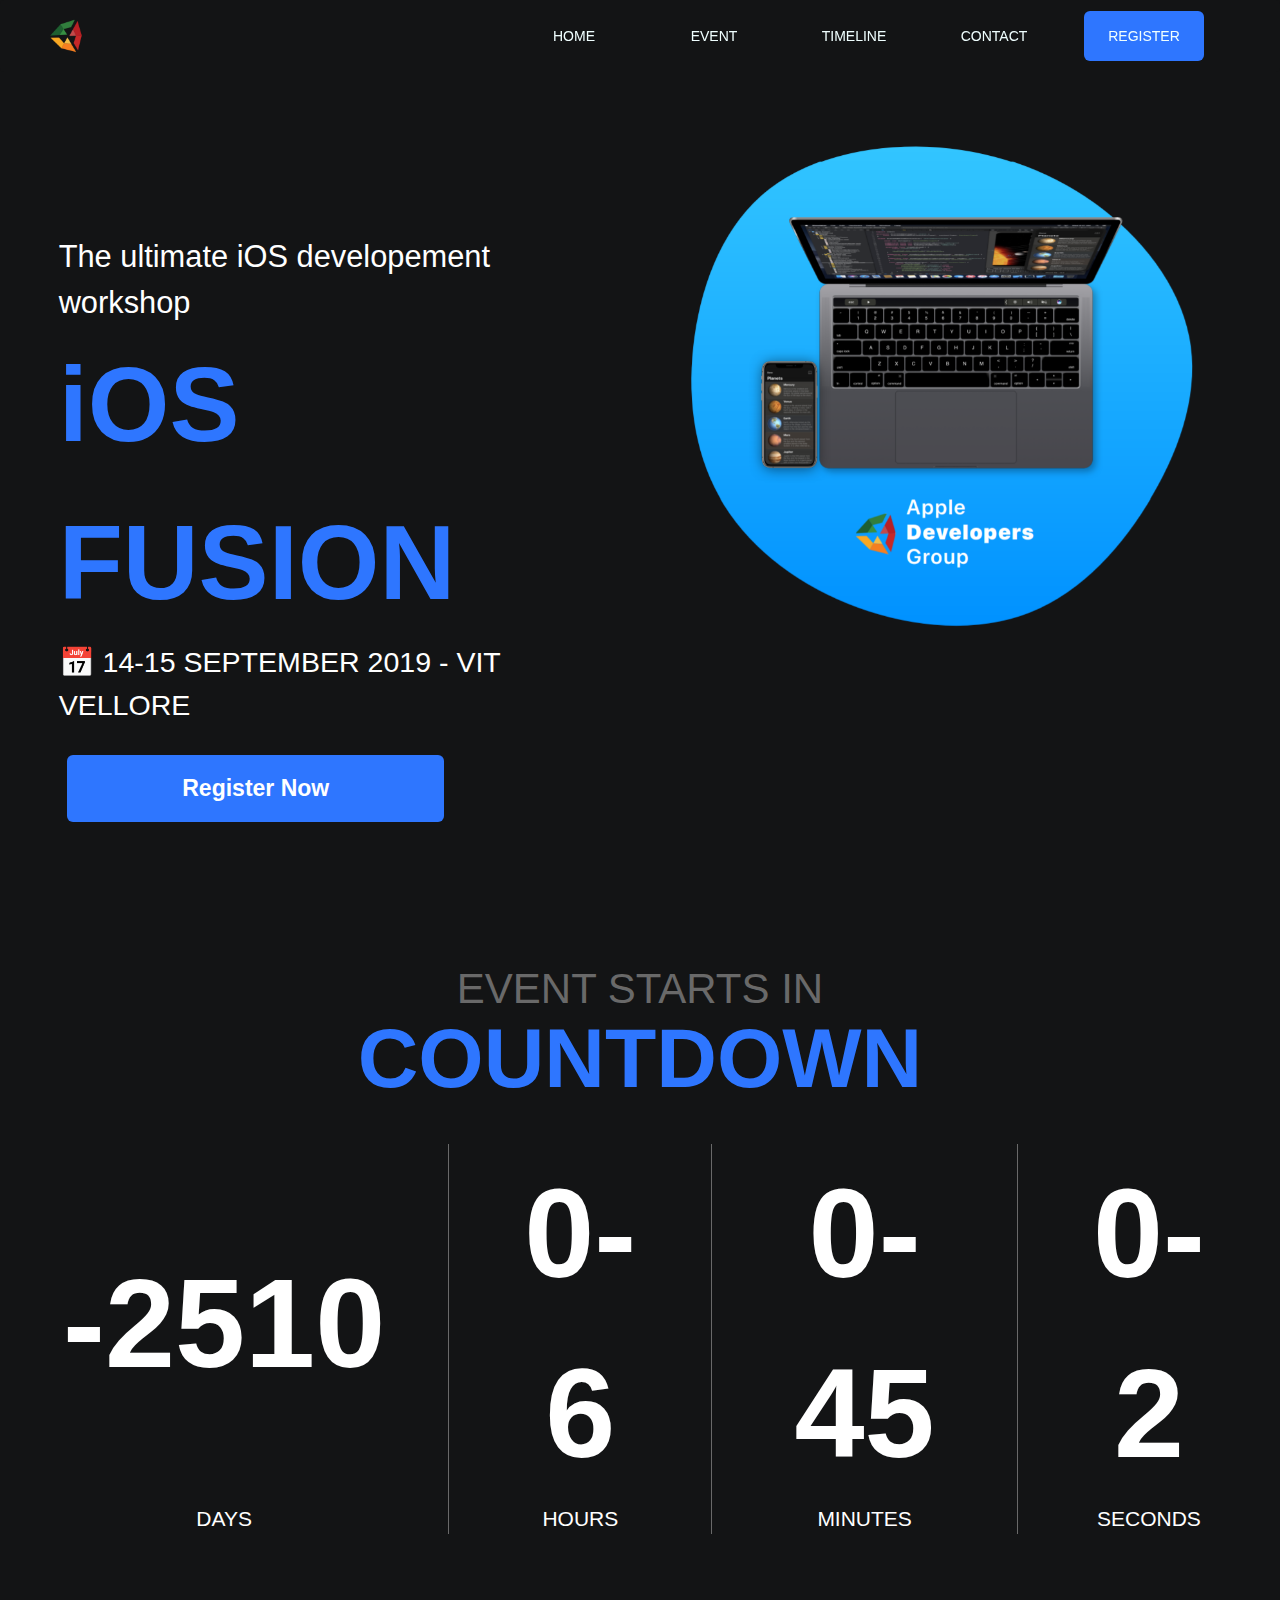
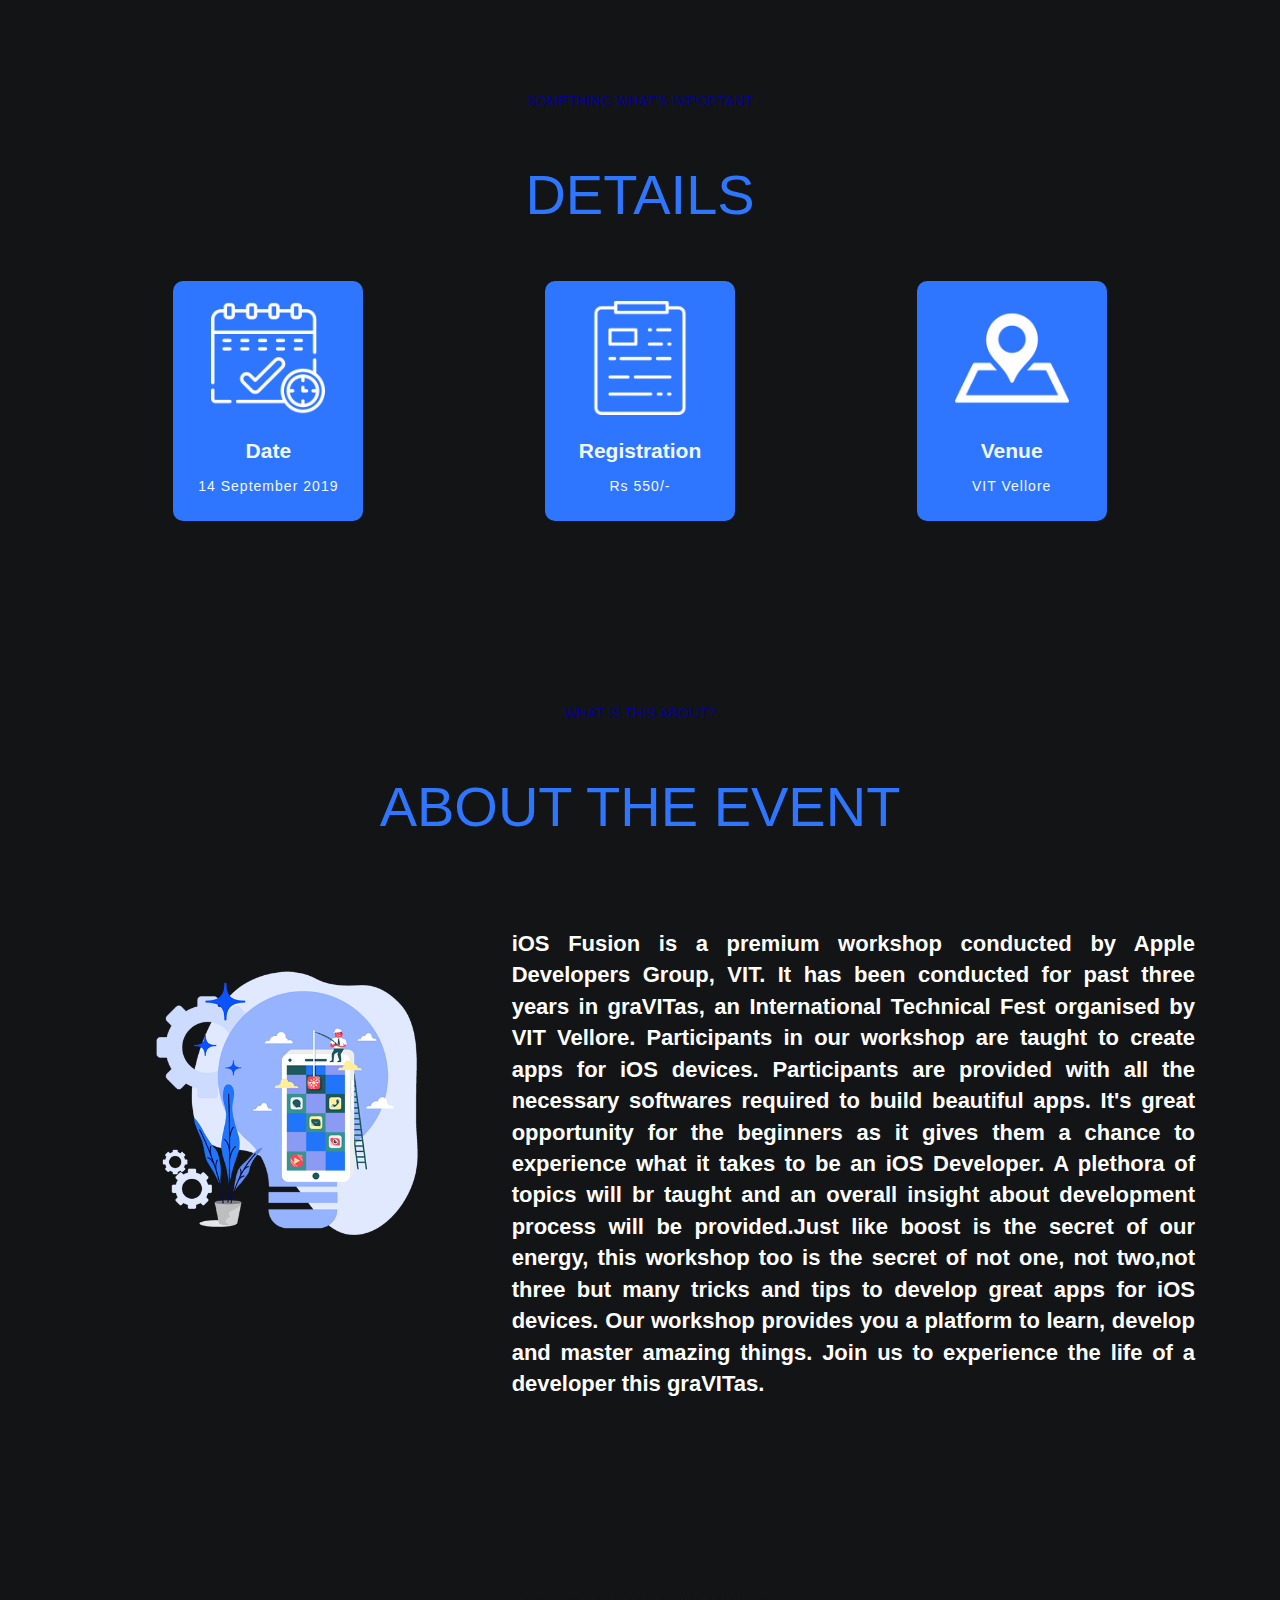
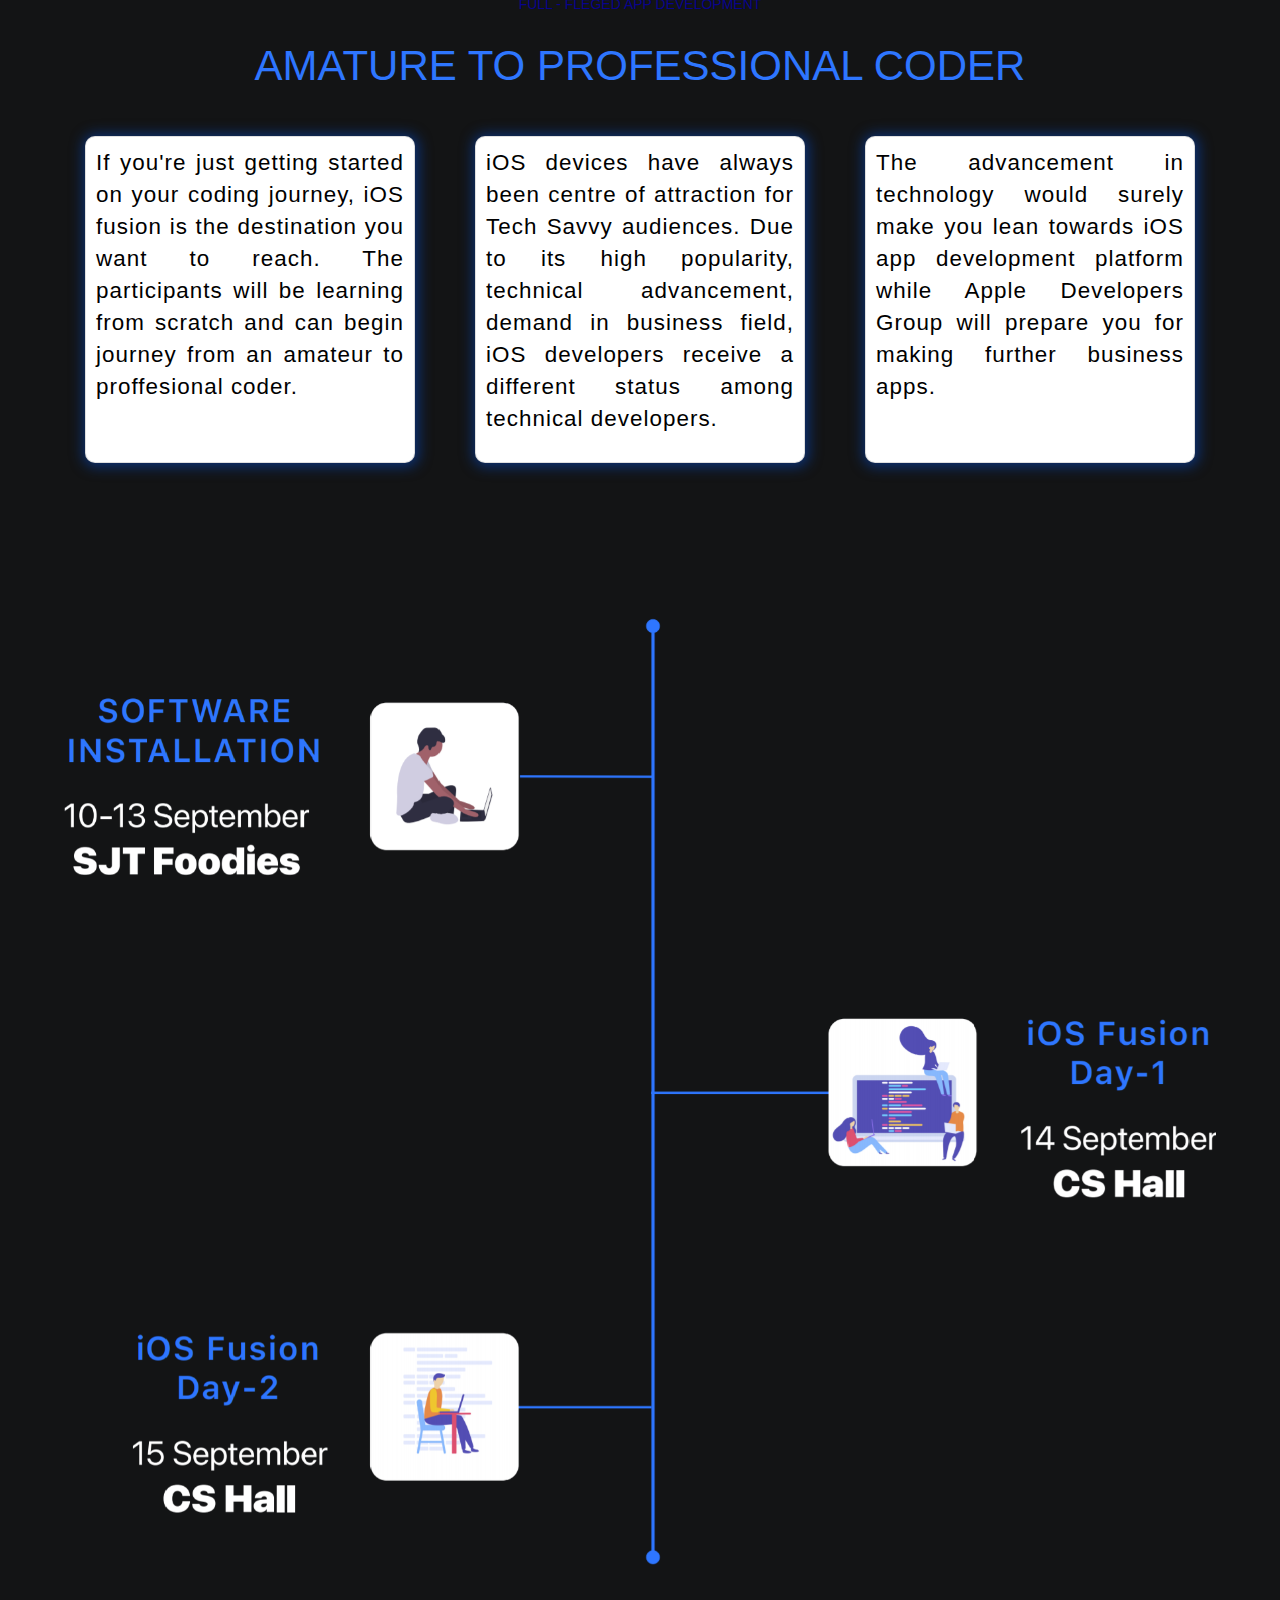
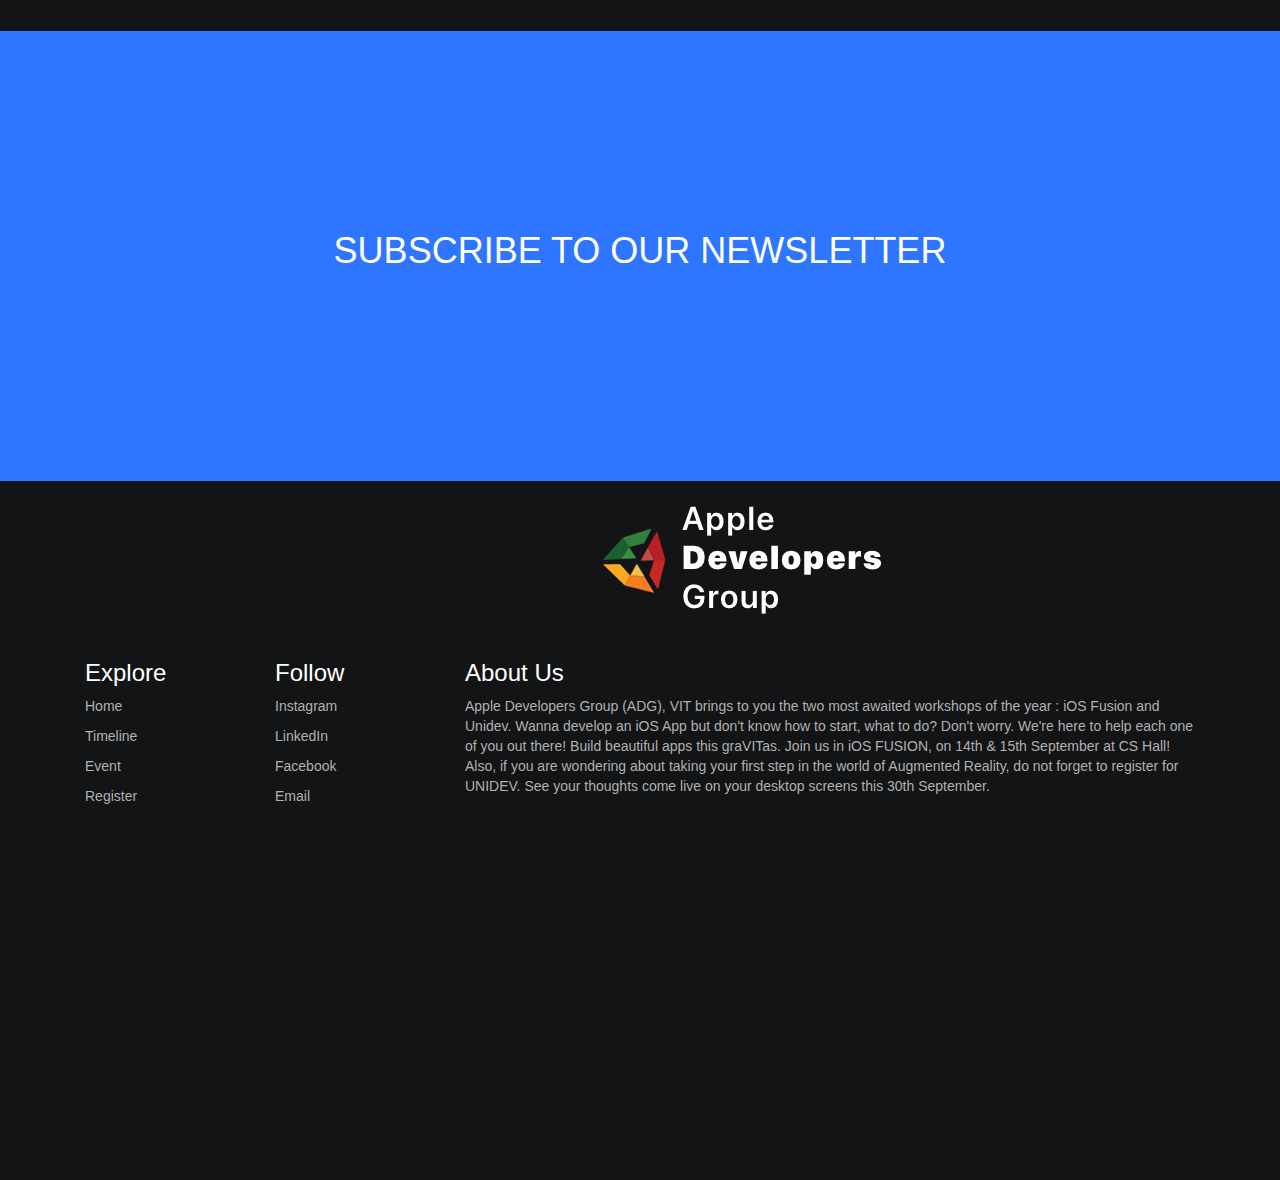
==== index.html @ 93eb54a9 "link added" ====
<!DOCTYPE html>
<html lang="en">
<head>
    <meta charset="UTF-8">
    <meta http-equiv="X-UA-Compatible" content="ie=edge">
    <title>iOS Fusion</title>
    <link rel="stylesheet" type="text/css" href="style.css">
    <link href="https://stackpath.bootstrapcdn.com/bootstrap/4.3.1/js/bootstrap.min.js" rel="stylesheet">
    <link rel="stylesheet" href="https://maxcdn.bootstrapcdn.com/bootstrap/4.0.0/css/bootstrap.min.css" integrity="sha384-Gn5384xqQ1aoWXA+058RXPxPg6fy4IWvTNh0E263XmFcJlSAwiGgFAW/dAiS6JXm" crossorigin="anonymous">
    <script src="https://code.jquery.com/jquery-3.2.1.slim.min.js" integrity="sha384-KJ3o2DKtIkvYIK3UENzmM7KCkRr/rE9/Qpg6aAZGJwFDMVNA/GpGFF93hXpG5KkN" crossorigin="anonymous"></script>
   <script src="https://cdnjs.cloudflare.com/ajax/libs/popper.js/1.12.9/umd/popper.min.js" integrity="sha384-ApNbgh9B+Y1QKtv3Rn7W3mgPxhU9K/ScQsAP7hUibX39j7fakFPskvXusvfa0b4Q" crossorigin="anonymous"></script>
   <script src="https://maxcdn.bootstrapcdn.com/bootstrap/4.0.0/js/bootstrap.min.js" integrity="sha384-JZR6Spejh4U02d8jOt6vLEHfe/JQGiRRSQQxSfFWpi1MquVdAyjUar5+76PVCmYl" crossorigin="anonymous"></script>
    <link rel="stylesheet" href="https://maxcdn.bootstrapcdn.com/bootstrap/3.4.0/css/bootstrap.min.css">
</head>

<body class="bg" onscroll="scrollBody()">
        
         <div class="sticky-top" id="stick-nav">
         <nav class="navbar navbar-expand-sm navbar-dark" id="navbar">
            <a class="navbar-brand" href="#"><img src="./assets/unnamed.png" id="img"></a>
            <button class="navbar-toggler" type="button" data-toggle="collapse" data-target="#navbarSupportedContent" aria-controls="navbarSupportedContent" aria-expanded="false" aria-label="Toggle navigation">
                <span class="navbar-toggler-icon"></span>
            </button>
        
            <div class="collapse navbar-collapse" id="navbarSupportedContent">
                <ul class="navbar-nav">
    
                <li class="nav-item">
                        <a class="nav-link" href="#home">HOME</a>
                    </li>
                <li class="nav-item">
                    <a class="nav-link" href="#event">EVENT</a>
                </li>
                <li class="nav-item">
                        <a class="nav-link" href="#timeline">TIMELINE</a>
                    </li>
                <li class="nav-item">
                            <a class="nav-link" href="#CONTACT">CONTACT</a>
                </li>
                        
                <li class="nav-item">
                            <a class="nav-link reg" href="https://vit.ac.in/gravitas/events.html" target="_blank">REGISTER </a>
                        </li>
               
                </ul>
            </div>
            </nav>
          </div>
       


    </div>
    <!--iosfusion title and laptop image-->
       <br><br>
   
     <div class="row topSec" >
            <div class="col-lg-6  order-lg-2">
                
                    <img class="imglp" src="assets/Capture.PNG" alt="" >
            </div>
                <div class=" col-lg-6 order-lg-1 " style="margin-bottom: 3%;margin-top: 3%">
                        
                    <section class="seclp" >
                   
                            <h6  class="wordsh6u" > The ultimate iOS developement workshop </h6>
                            <h1   class="wordsh1"  >iOS FUSION</h1>
                            <h6  class="wordsh6d"  >📅 14-15 SEPTEMBER 2019 - VIT VELLORE </h6>
                           <form>
                               <input type="button" class="RButton" value="Register Now" onclick="window.location.href='https:\/\/vit.ac.in/gravitas/events.html'" />
                            </form>
                    </section>
                </div>
       </div>
    <br><br>
    <!--Countdown-->
    
    <h4 class="h4s" > EVENT STARTS IN</h4>
    <h1 class="h1s">  COUNTDOWN</h1>
   
    <br>
    <table   class="countdownContainer" >
        <tr class="info" >
            <td id="days" class="tab1"  >50</td>
            <td id="hrs" class="tab1" >50</td>
            <td id="min" class="tab1" >50</td>
            <td id= "sec" class="tab1" >50</td>
        </tr>
        <tr>
            <td  class="tab2" >DAYS</td>
            <td  class="tab2" >HOURS</td>
            <td  class="tab2" >MINUTES</td>
            <td  class="tab2" >SECONDS</td>
        </tr>

    </table>
        <section >
                <div class="det-text">
                        <h5>SOMETHING WHAT'S IMPORTANT</h5><br>
                        <h1 class="det-text2">DETAILS</h1>
            <div class="container justify-content-center">
                <div class="row justify-content-center">
                  <div class="col-md-12">
                    <div class="card1">
                        <div class="card-body">
                          <div class="row">
                            <div class="col-sm-4 justify-content-center">
                              <div class="card1">
                                <div class="card-body">
                                    <div class="det1">
                                        <img  src="assets/calendar-2.png">
                                        <p class="det-txt1"> Date  </p>
                                        <p class="det-txt2">14 September 2019</p>
                                </div>
                                    
                                </div>
                              </div>
                            </div>
                            <div class="col-sm-4">
                              <div class="card1">
                                <div class="card-body">
                                    <div class="det1">
                                        <img  src="assets/clipboard.png">
                                        <p class="det-txt1"> Registration  </p>
                                        <p class="det-txt2">Rs 550/-</p>
                        
                        </div>
                                </div>
                              </div>
                            </div>
                            <div class="col-sm-4">
                              <div class="card1">
                                <div class="card-body">
                                    <div class="det1">
                                        <img  src="assets/placeholder-on-map-paper-in-perspective.png">
                                        <p class="det-txt1"> Venue  </p>
                                        <p class="det-txt2">VIT Vellore</p>
                                </div>
                              </div>
                            </div>
                          </div>
                        </div>
                      </div>
                    </div>
                  </div>
              </div>
        </section>


        <div class="event" id="eve">
            <div class="det-text">
                <h5>WHAT IS THIS ABOUT?</h5><br>
                <h1 class="det-text2">ABOUT THE EVENT</h1>
                <div class="container-fluid">
                <div class="row">  
                    <div class="col-lg-1 col-lg-offset-1 col-sm-9 col-sm-offset-2">
                    <div class="laptop1"><img id="laptop" src="./assets/mob-app-development-bg-banner.png"></div>
                    </div>
                    
                    <div class="col-lg-8 col-lg-offset-2">
                    <div class="laptop2"><b>iOS Fusion is a premium workshop conducted by Apple Developers Group, VIT. It has been conducted for past three years in graVITas, an International Technical Fest organised by VIT Vellore. Participants in our workshop are taught to create apps for iOS devices. Participants are provided with all the necessary softwares required to build beautiful apps. It's great opportunity for the beginners as it gives them a chance to experience what it takes to be an iOS Developer. A plethora of topics will br taught and an overall insight about development process will be provided.Just like boost is the secret of our energy, this workshop too is the secret of not one, not two,not three but many tricks and tips to develop great apps for iOS devices. Our workshop provides you a platform to learn, develop and master amazing things. Join us to experience the life of a developer this graVITas.</b></div>
                    </div>
                </div>    
                </div>
             
              </div>
    <section class="description" id="desc" style="padding-top: 10vw; width: 100%; height: 100%;">
        <div class="des">
            <h5>FULL - FLEGED APP DEVELOPMENT</h5>
            <h1>AMATURE TO PROFESSIONAL CODER</h1>
        </div>
        <div class="container-fluid">
            <div class="container">
              <div class="row">
                <div class="card-deck-wrapper">
            <div class="card-deck">
                <div class=" det2 col-md-12 col-lg-4">
              <div class="card card-1">
                <div class="card-block">
                  <p class="card-txt1">If you're just getting started on your coding journey, iOS fusion is the destination you want to reach. The participants will be learning from scratch and can begin journey from an amateur to proffesional coder.</p>
                </div>
                </div>
              </div>
              <div class=" det2  col-md-12 col-lg-4">
              <div class="card card-1">
                <div class="card-block">
                  <p class="card-txt1">iOS devices have always been centre of attraction for Tech Savvy audiences. Due to its high popularity, technical advancement, demand in business field, iOS developers receive a different status among technical developers.</p>
    
                </div>
                </div>
              </div>
              <div class=" det2 col-md-12 col-lg-4">
              <div class="card card-1">
                <div class="card-block">
                  <p class="card-txt1">The advancement in technology would surely make you lean towards iOS app development platform while Apple Developers Group will prepare you for making further business apps.</p>
                </div>
              </div>
              </div>
            </div>
          </div>
                  
                </div>      
          </div>
            </div>
    
          </div>
    
</section>
    <!--timeline-->
    <div>
        <img class="imgtim" src="assets/sdf.png" alt="" >
    </div>
    
     <!-- <section class="timeline" style="margin-top:10em">
            <ul >
                <li>
                    <div class="content" style="padding-left: 0px;padding-bottom: 0px;padding-top: 0px;">
                      <img src="assets/67855989_6131881688542_1874916154288373760_n.png" alt="" style="width: 50%;float: left; border-radius:2.5%">
                      <h3 style="text-align: center;color: #2E76FF;">
                            SOFTWARE 
                            INSTALLATION
                    </h3>   
                  
                    <h4 style="text-align: center ;color: white;">
                        10-13 September
                    </h4>    
                    <h1 style="text-align: center; font-weight: bold; color: white;">
                        SJT Foodies
                    </h1>
                    </div>
                </li>

                <li>
                    <div class="content" style="padding-left: 0px;padding-bottom: 0px;padding-top: 0px;padding-right: 0px">
                        <img src="assets/68225400_6131881479742_7443737129277980672_n.png" alt="" style="float: right; width: 50%;border-radius:2.5%">
                        <h3 style="text-align: center;color: #2E76FF;">
                                iOS Fusion <br>
                                Day-1
                        </h3>   
                        <br>
                        <h4 style="text-align: center ;color: white;">
                            14 September
                        </h4>    
                        <h1 style="text-align: center; font-weight: bold; color: white;">
                            CS Hall
                        </h1>
                                
                        
                    </div>
                  </li>

                  <li>
                    <div class="content" style="padding-left: 0px;padding-bottom: 0px;padding-top: 0px;">
                            <img src="assets/67855989_6131881688542_1874916154288373760_n.png" alt="" style="float: left; width: 50%;border-radius:2.5%">
                            <h3 style="text-align: center;color: #2E76FF;">
                                    iOS Fusion <br>
                                    Day-2
                            </h3>
                            
                            <br>
                            <h4 style="text-align: center ;color: white;">
                                15 September
                            </h4>    
                            <h1 style="text-align: center; font-weight: bold; color: white;">
                                CS Hall
                            </h1>

                    </div>
                  </li>
                  <li>
                      
                  </li>
                  
                </ul>
              </section> -->
          

        <!--Timeline-->

    
    <div class="newsletter">
            <div class="news">
                    <h1>SUBSCRIBE TO OUR NEWSLETTER</h1>
                     
                  </div>

        <!--Subscribe To Newsletter-->

    </div>
     <div class="footer_logo">
         <img src="assets\unnamed (1).png">
        </div>
    
    <div class="contact">
            <div class="container">
                    <div class="row">
                      <div class="col-sm-2">
                        <h3 class="exp">Explore</h3>
                        <p class="ll">Home</p>
                        <p class="ll">Timeline</p>
                        <p class="ll">Event</p>
                        <p class="ll">Register</p>
                      </div>
                      <div class="col-sm-2">
                        <h3 class="exp">Follow</h3>
                        <p class="ll">Instagram</p>
                        <p class="ll">LinkedIn</p>
                        <p class="ll">Facebook</p>
                        <p class="ll">Email</p>
                      </div>
                      <div class="col-sm-8">
                        <h3 class="exp">About Us</h3>        
                        <p class="ll">Apple Developers Group (ADG), VIT brings to you the two most awaited workshops of the year : iOS Fusion and Unidev. Wanna develop an iOS App but don't know how to start, what to do? Don't worry. We're here to help each one of you out there! Build beautiful apps this graVITas. Join us in iOS FUSION, on 14th & 15th September at CS Hall! Also, if you are wondering about taking your first step in the world of Augmented Reality, do not forget to register for UNIDEV. See your thoughts come live on your desktop screens this 30th September. </p>
                      </div>
                    </div>
                  </div>

        <!--Contacts, About Us and Explore -->

    </div>
    <script src="https://code.jquery.com/jquery-3.4.1.js"
  integrity="sha256-WpOohJOqMqqyKL9FccASB9O0KwACQJpFTUBLTYOVvVU="
  crossorigin="anonymous"></script>
    <script src="script.js"></script>

    

</div>



</body>
</html>
---- style.css ----
/* Colour Scheme:
Blue - #2E76FF
Background - #131415
Light Grey - #C9C9C9
Gray - #B1B1B1
Dark Grey - #696969 */
.bg{
    background: #131415;
    width: 100vw !important;
    overflow-x: hidden;
}

/* nav br*/

.navbar {
    background: #131415;
    size:800px;
  }

  
.nav-item {
    float: right !important;
    right: 2px !important;
    margin: auto 20px;  
    font-family: "Montserrat-Black", sans-serif;
    width: 100px;
    text-align:center;
  }
  
.navbar-nav {
    float: right !important;
    position: relative;
    margin: 5px 50px !important;
  }

.nav-link {
    color: azure !important;
}

.nav-link:hover {

   border-bottom: 2px solid  #2E76FF;
   
}
#img {
    width: 80px !important;
    size: 100px !important;
    bottom: 150%;
    position:relative;
    float: left !important;
    height: 80px !important;
     
}

.reg{

    background-color:#2E76FF !important;
    display: inline-block !important;
    border-radius: 20px !important;
    border-color: #2E76FF !important;
    background-color:#2E76FF !important; 
    /* display: inline-block !important; */
    border-radius: 6px !important;
    /* border-color: #2E76FF !important; */
    width:120px !important; 
    /* height: 25px;  */
    text-align: center !important;
    padding:15px;
    
   
    }

/*nav bar*/
/* event description*/


#laptop{
    height: 230px;
    display: block;
    margin: auto;
}
.laptop1 {
    float: left;
    padding-top: 80px;
    padding-left: 19% !important;
    margin: auto;
}
.laptop2 {
    color: white;
    text-align: justify;
    font-size: 22px !important;
    float: right;
    padding-top: 60px;
    padding-left: 70px;
    padding-right: 70px;
}

#laptop{
    height: 310px !important;
}
#laptop2{
     padding: 50px; 
} 
.text{
color:  azure;
}
@media  (min-width:780px){
  .h5s{
    margin-bottom: 0px;
    color:  #696969;
    margin-top: 2.4%;
    text-align: center;
    font-size:3em; 
  }
  .h1s{
    margin-top: 0px;
    color:  #2E76FF ;
    font-size: 6em;
    font-weight: 650;
    text-align: center;
  }
}

/* event description*/


/* author bhavesh intro and countdown Start */

.wordsh1{
  font-family: sans-serif;
  font-size: 9em;
  line-height: 1.5;
  margin-bottom: 0px;
  font-weight: bold;
  margin-left: 1.5%;
  color: #2E76FF;
  margin-top: 0px;
}
.wordsh6u{
  margin-top: 1%;
  font-family: "Montserrat-Black", sans-serif;
  font-size: 2.7em;

  line-height: 1.5;
  margin-bottom: 0px;
  margin-top: 0px;
  margin-left: 1.5%;
  color: white;
}
.wordsh6d{
margin-top: 1%;
font-family: "Montserrat-Black", sans-serif;
font-size: 2.4em;
line-height: 1.5;
margin-bottom: 5px;
margin-top: 0px;
margin-left: 1.5%;
color: white;
}

table tr td{
  padding-right: 0.5em;
  padding-left:  0.5em;
  border-right: 1px solid #696969;
}
table tr td:last-child{
  border-right: none;
}
.adg_txt{
  text-align: left;
}
.txt_centre{
  text-align: center;
  margin-top: 1em;
}

.info{
  font-family: sans-serif;
  font-size: 5em;
}

.imglp{
width:70%;
display: block;
margin: 0 auto;
}

.seclp{
  margin-top: 3%;
margin-left: 14.5%;
}

.RButton{
margin-left: 20%;
margin-top: 3%;
background-color: #2E76FF; 
border: none;
color: white;
padding: 2% 14%;
text-align: center;
text-decoration: none;
font-size: 2.5rem;
border-radius: 6px;

}
.countdownContainer{
color: white;
text-align: center;
font-family: sans-serif;
margin-left:auto; 
margin-right:auto;

}
.tab1{
font-size: 1.6em;font-weight:530
}
.tab2{
font-size: 1.6em
}
.h4s{
margin-bottom: 0px; color:  #696969;margin-top: 2.4%;text-align: center;font-size:4em 
}
.h1s{
margin-top: 0px;color:  #2E76FF ;font-size: 7em;font-weight: 650; text-align: center
}
.imgtim{
  display: block;
  margin: 0 auto;
  width: 90%;
  margin-bottom: 5%;
}
/*media query start*/


@media  (min-width:780px){

  .wordsh1{
    font-family: sans-serif;
    font-size: 7.5em;
    line-height: 1.5;
    margin-bottom: 0px;
    font-weight: bold;

    color: #2E76FF;
    margin-top: 0px;
}
.wordsh6d{
  margin-top: 0%;
  font-family: "Montserrat-Black", sans-serif;
  font-size: 2.04em;

  line-height: 1.5;
  margin-bottom: 5px;
  margin-top: 0px;
  
  color: white;
}
  .imglp{
    width: 82%;
    margin-left: 5%;
   
  }
  .seclp{
    margin-left: 8%; 
    margin-top: 10%;
    
   
  }
  .wordsh6u{
    margin-top: 0%;
    font-family: "Montserrat-Black", sans-serif;
    font-size: 2.2em;
    line-height: 1.5;
    margin-bottom: 0px;
    margin-top: 0px;
    color: white;
}
  
.RButton {
    
  background-color: #2E76FF; 
  border: none;
  color: white;
  padding: 3% 20%;
  text-align: center;
  text-decoration: none;
  display: inline-block;
  margin-left: 3%;
  font-size: 2.3rem;
  font-weight: 600;
  border-radius: 6px;
  margin-top: 4%;
}
.countdownContainer{
  margin-top: 10px;
}
.tab1{
  font-size: 1.8em;font-weight:550
}
.tab2{
  font-size: 1.5em
}
.h4s{
  margin-bottom: 0px; color:  #696969;margin-top: 0.5vh;text-align: center;font-size:3em;
  margin-top: 5%;
  
}
.h1s{
  margin-top: 0px;color:  #2E76FF ;font-size: 6em;font-weight: 650; text-align: center;
  
}
.imgtim{
  display: block;
  margin: 0 auto;
  width: 90%;
  margin-bottom: 5%;
}
}


/* author bhavesh intro and countdown End */


.exp{
  font-family: sans-serif;
  color: #fff;
  
}

.contact{
  color: #131415;
  height: 60vh;
}

.ll{
  font-family: sans-serif;
  color:#B1B1B1;
  
}
.newsletter{
  background: #2E76FF;
  height: 50vh;
  text-align: center;
}
.news{
  padding-top: 20vh;
  font-family: sans-serif;
  font-weight: bolder;
  font-size: 50px;
  color: white;
}

.footer_logo{
  padding:2%;
  size:12px;
  width: 10%;
  display: block;
  margin-left: auto;
  margin-right: auto;
}


.det-text{
  padding-top: 150px;
  text-align: center;
  color: #08038C; 
   
}
.det-text2{
  color: #2E76FF;
  padding-top: 5px;
  font-size: 4em;
  padding-bottom: 20px; 
}
.det{
  position: relative;
  height: 100%;
  width: 100%;
}
.det1{
  position: relative;
  /* float: left; */
  border-radius: 10px;
  background-color: #2E76FF;
  width: 190px;
  height: 240px;
  margin: auto;
 
}

.det .det1:nth-child(1){
  margin: 20px;
  padding: 8px 13px;
}
.det .det1:nth-child(2){
  margin: 20px;
  padding: 8px 13px; 
}
.det .det1:nth-child(3){
  margin: 20px;
  padding: 8px 13px;
}
.det1 > img{
  width: 60%;
  margin: auto;
  display: block;
  padding-top: 20px;
}

.det-txt1{
  text-align: center;
  color: aliceblue;
  font-size: 1.5em;
  font-weight: 700;
  padding-top: 1em; 
}
.det-txt2{
  text-align: center;
  color: aliceblue;
  font-size: 1em;
  padding-top: 0px;
  letter-spacing: 0.08vw;
  font-weight: 300;
}
#desc{
  margin-bottom: 150px;
}
.des{
  padding-top: 60px;
  text-align: center;
  color: #08038C; 
}
.des > h1
{
  color: #2E76FF;
  padding-top: 10px;
  font-size: 3em;
  padding-bottom: 20px; 
}
.card-txt1{
  text-align: justify;
  color: black;
  font-size: 160%;
  letter-spacing: 0.08vw;
}
.card-1 {
  padding: 10px;
  box-sizing: border-box;
  box-shadow: 0.1vw 0.1vw 1vw 0.2vw rgb(12, 49, 116);
  margin: 2%;
  border-radius: 10px !important;
  height: 100% !important;
}
.det2{
  padding: 10px;
}
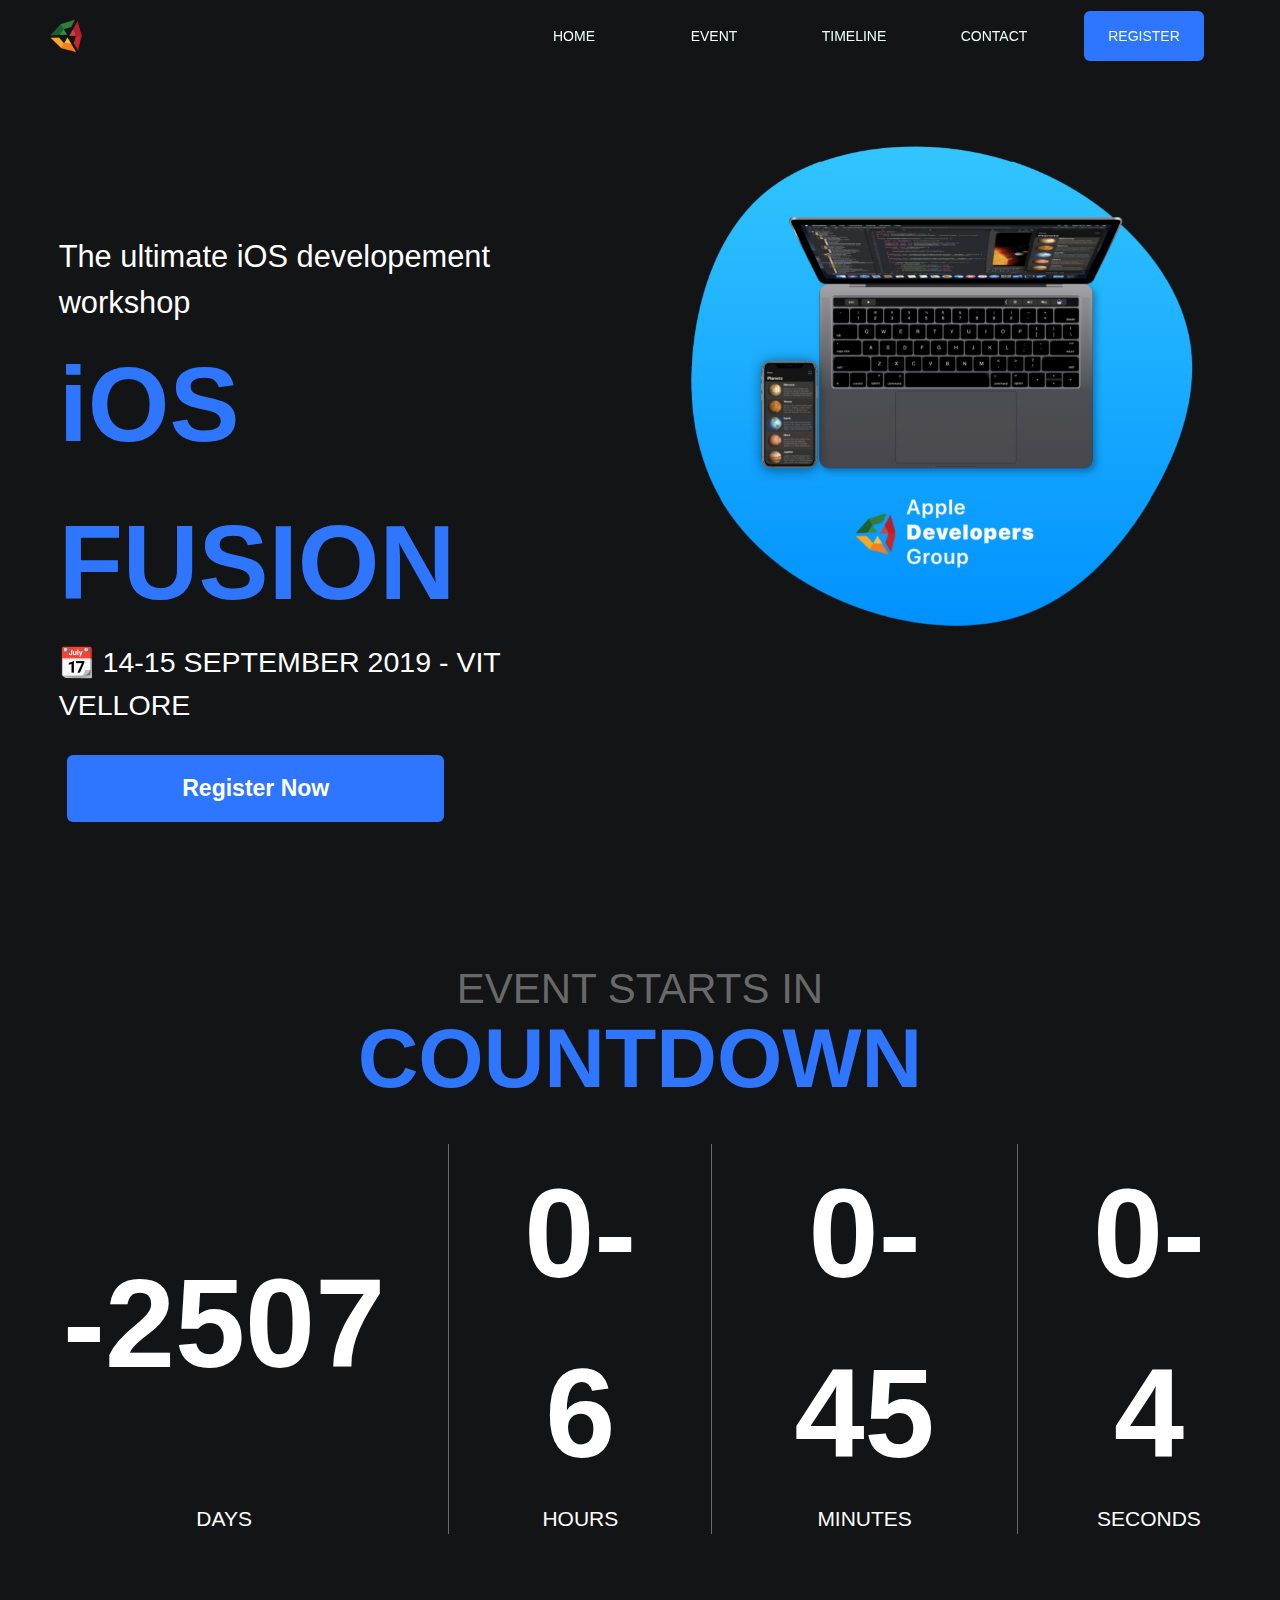
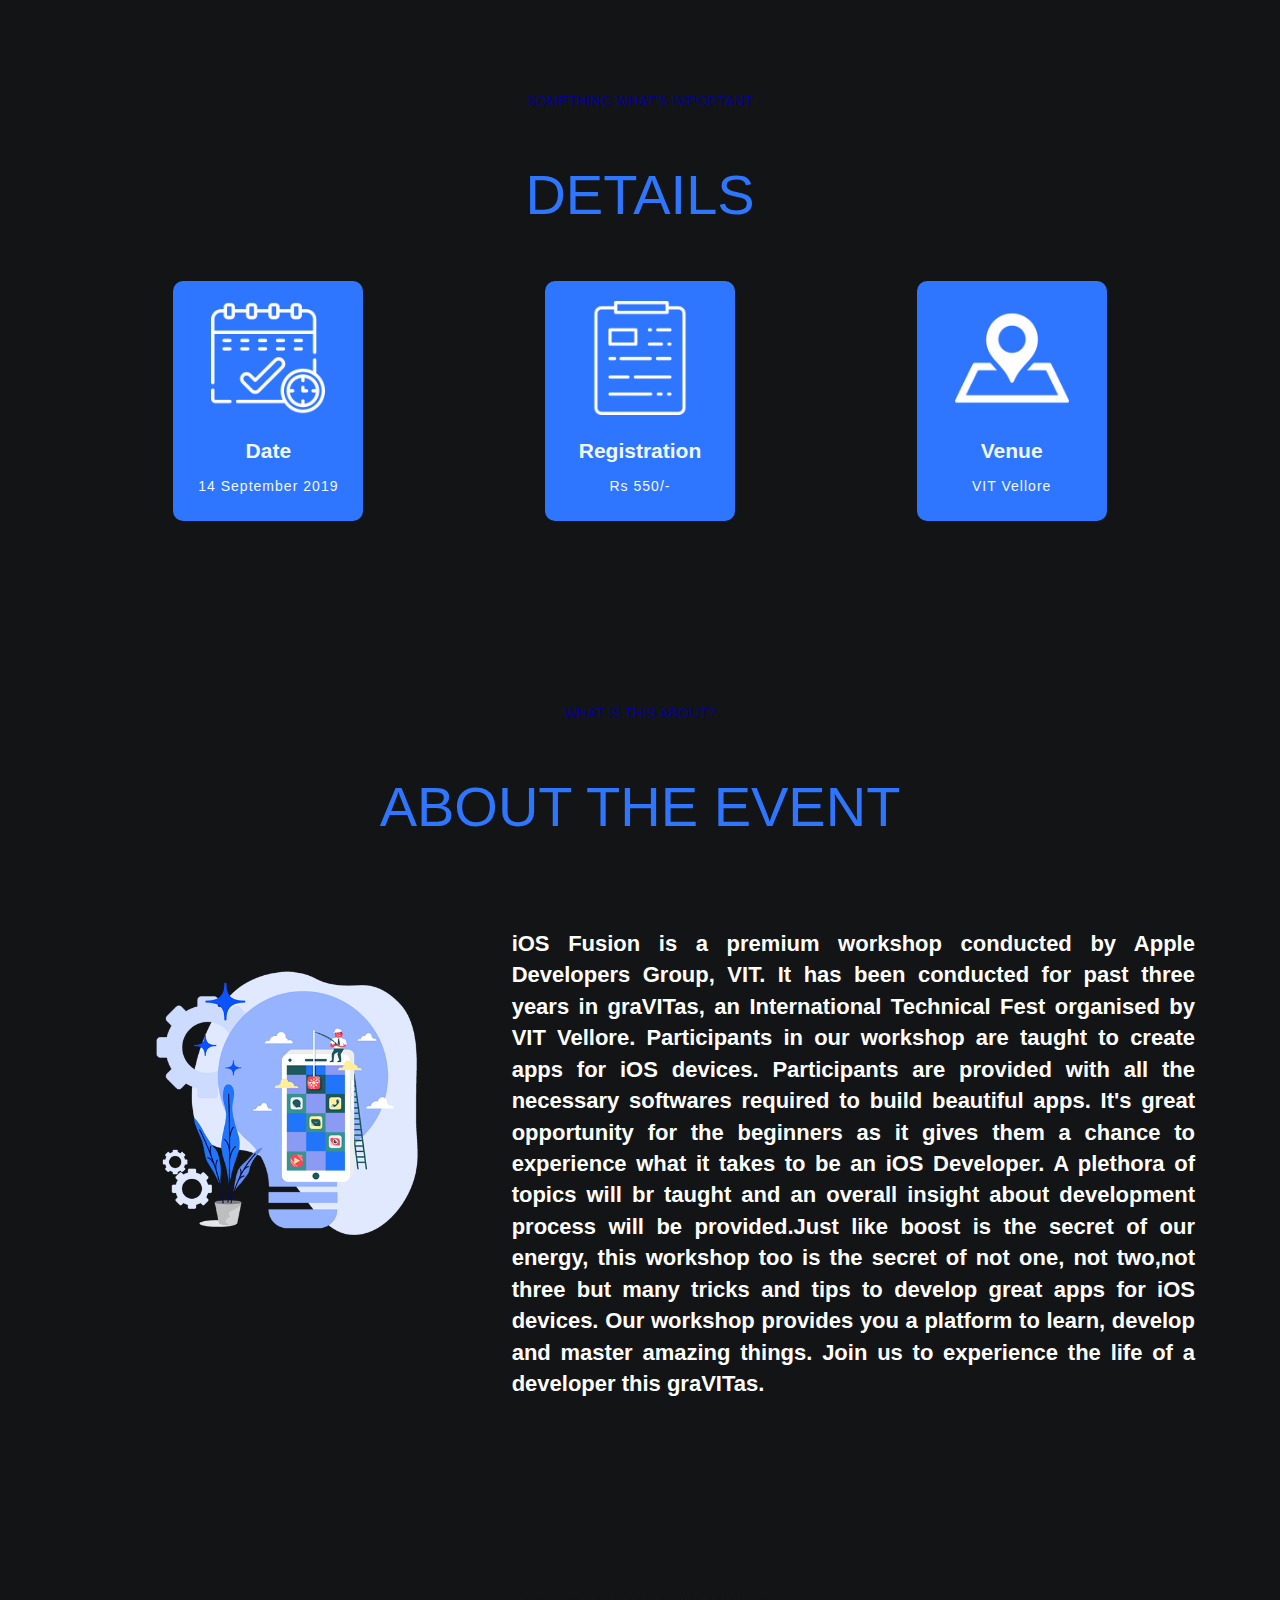
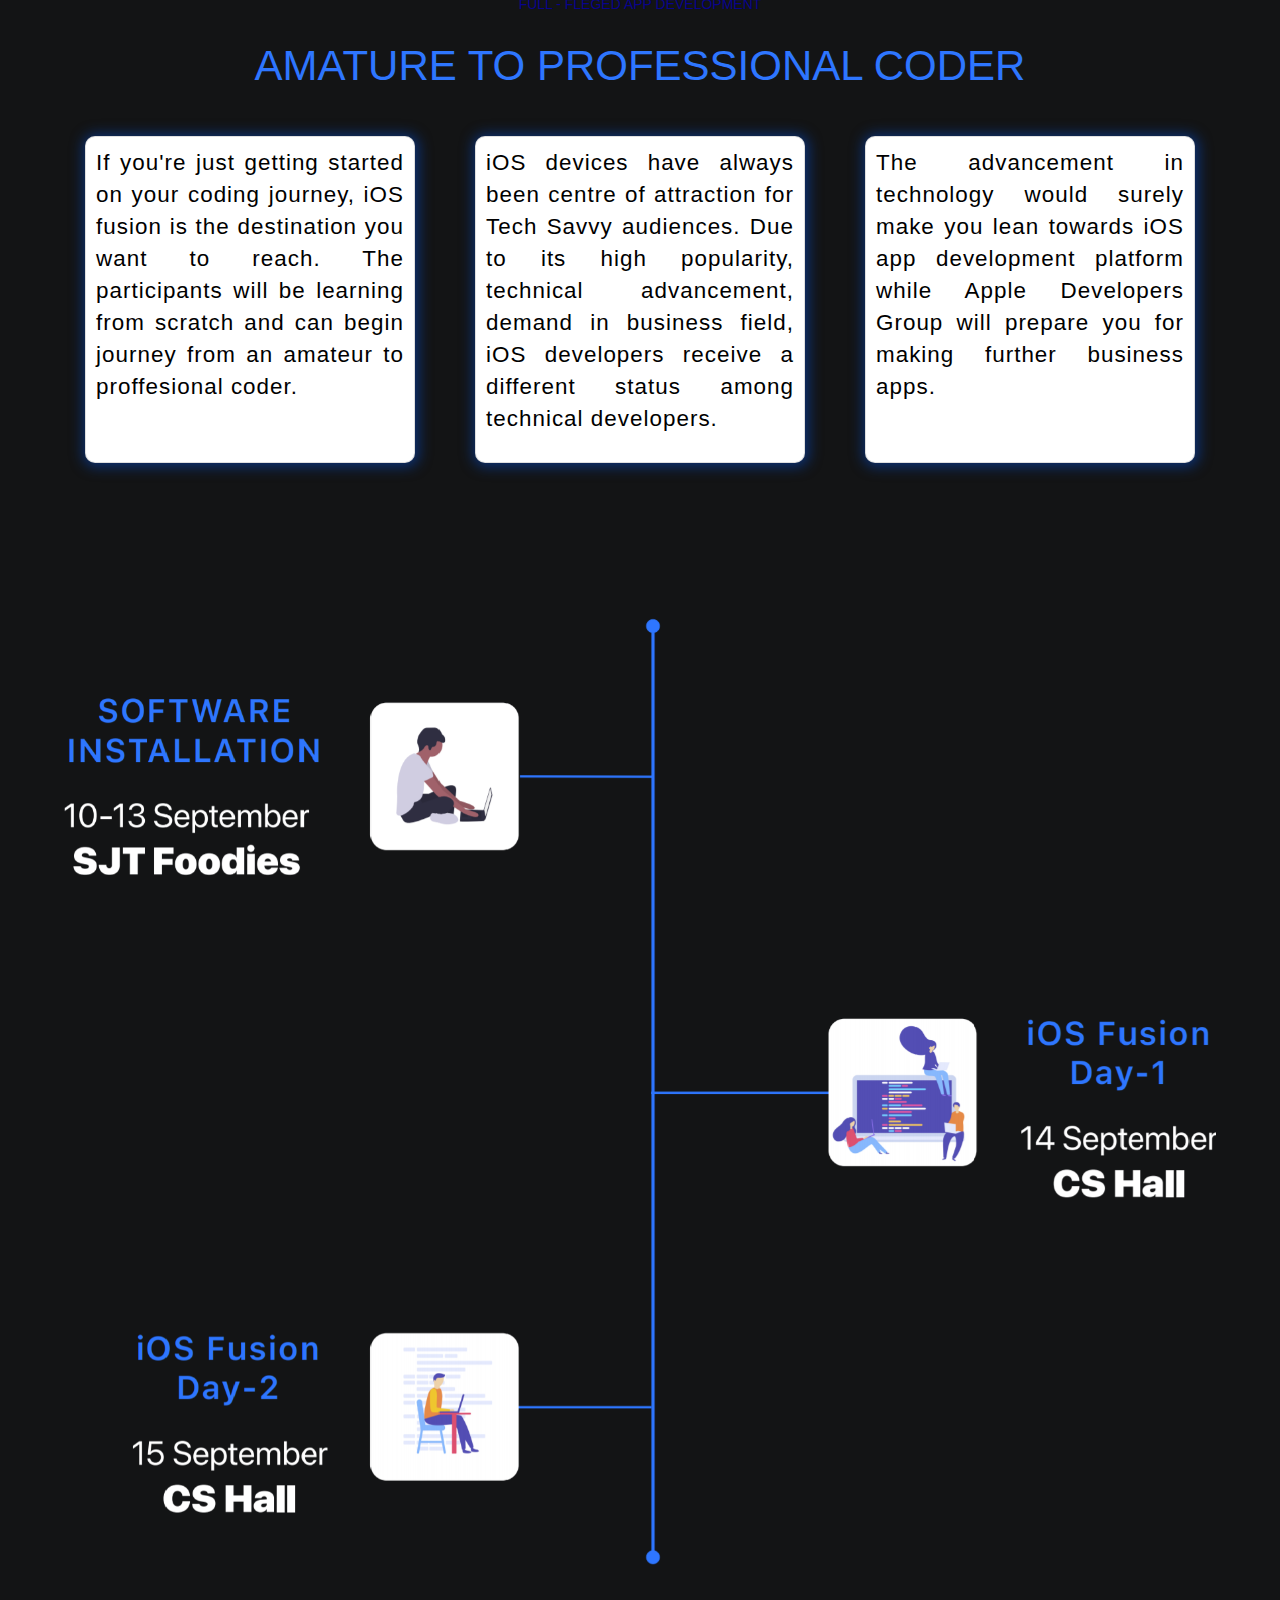
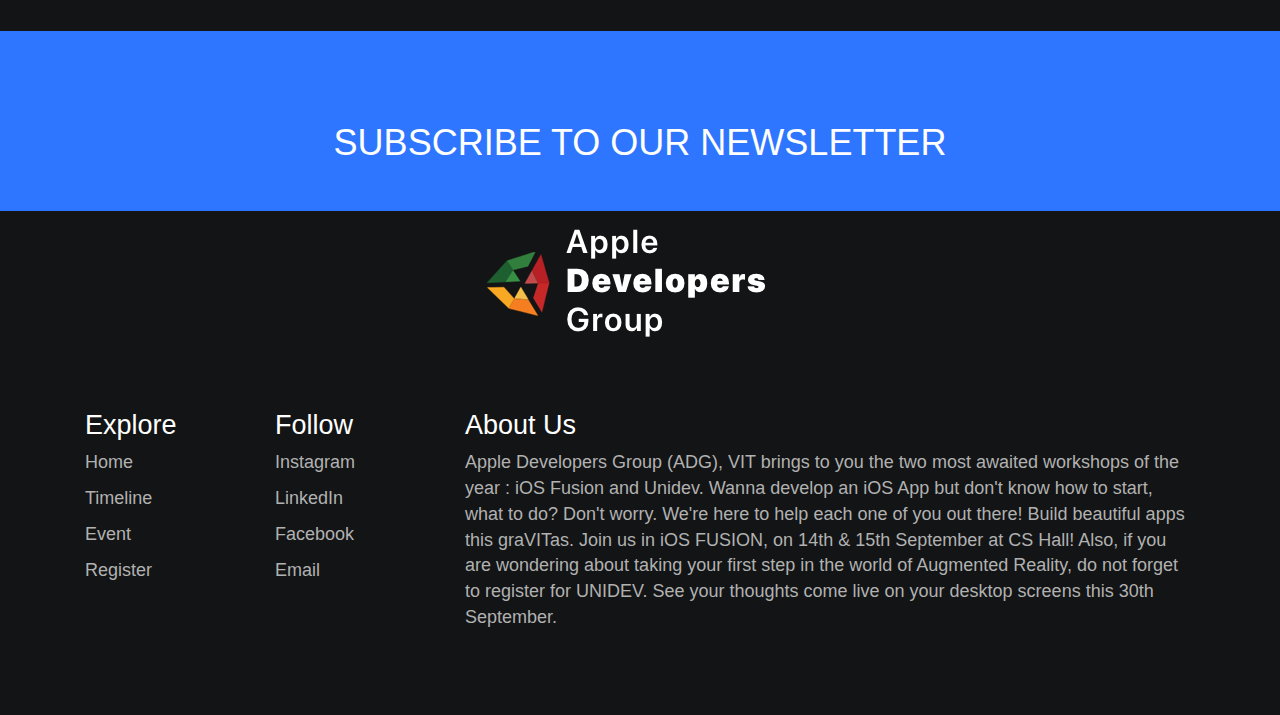
==== commit c99b025b: "Update index.html" ====
--- a/index.html
+++ b/index.html
@@ -15,7 +15,7 @@
 
 <body class="bg" onscroll="scrollBody()">
         
-         <div class="sticky-top" id="stick-nav">
+         <div class="sticky-top" >
          <nav class="navbar navbar-expand-sm navbar-dark" id="navbar">
             <a class="navbar-brand" href="#"><img src="./assets/unnamed.png" id="img"></a>
             <button class="navbar-toggler" type="button" data-toggle="collapse" data-target="#navbarSupportedContent" aria-controls="navbarSupportedContent" aria-expanded="false" aria-label="Toggle navigation">
@@ -64,7 +64,7 @@
                    
                             <h6  class="wordsh6u" > The ultimate iOS developement workshop </h6>
                             <h1   class="wordsh1"  >iOS FUSION</h1>
-                            <h6  class="wordsh6d"  >📅 14-15 SEPTEMBER 2019 - VIT VELLORE </h6>
+                            <h6  class="wordsh6d"  >📆 14-15 SEPTEMBER 2019 - VIT VELLORE </h6>
                            <form>
                                <input type="button" class="RButton" value="Register Now" onclick="window.location.href='https:\/\/vit.ac.in/gravitas/events.html'" />
                             </form>
@@ -293,21 +293,22 @@
     <div class="contact">
             <div class="container">
                     <div class="row">
-                      <div class="col-sm-2">
+                      <div class="col-lg-2 col-xs-6">
                         <h3 class="exp">Explore</h3>
                         <p class="ll">Home</p>
                         <p class="ll">Timeline</p>
                         <p class="ll">Event</p>
                         <p class="ll">Register</p>
                       </div>
-                      <div class="col-sm-2">
+                      <div class="col-lg-2 col-xs-6">
                         <h3 class="exp">Follow</h3>
                         <p class="ll">Instagram</p>
                         <p class="ll">LinkedIn</p>
                         <p class="ll">Facebook</p>
                         <p class="ll">Email</p>
                       </div>
-                      <div class="col-sm-8">
+                      <br><br><br><br><br>
+                      <div class="col-lg-8">
                         <h3 class="exp">About Us</h3>        
                         <p class="ll">Apple Developers Group (ADG), VIT brings to you the two most awaited workshops of the year : iOS Fusion and Unidev. Wanna develop an iOS App but don't know how to start, what to do? Don't worry. We're here to help each one of you out there! Build beautiful apps this graVITas. Join us in iOS FUSION, on 14th & 15th September at CS Hall! Also, if you are wondering about taking your first step in the world of Augmented Reality, do not forget to register for UNIDEV. See your thoughts come live on your desktop screens this 30th September. </p>
                       </div>
--- a/style.css
+++ b/style.css
@@ -11,7 +11,10 @@
 }
 
 /* nav br*/
-
+.sticky-top{
+  position: fixed;
+  top:0;
+}
 .navbar {
     background: #131415;
     size:800px;
@@ -232,7 +235,7 @@
 /*media query start*/
 
 
-@media  (min-width:780px){
+@media  (min-width:1000px){
 
   .wordsh1{
     font-family: sans-serif;
@@ -323,27 +326,29 @@
 
 .exp{
   font-family: sans-serif;
+  font-size: 3vh;
   color: #fff;
   
 }
 
 .contact{
   color: #131415;
-  height: 60vh;
+  height: 40vh;
+  padding-top:4vh;
 }
 
 .ll{
   font-family: sans-serif;
+  font-size: 2vh;
   color:#B1B1B1;
-  
 }
 .newsletter{
   background: #2E76FF;
-  height: 50vh;
+  height: 20vh;
   text-align: center;
 }
 .news{
-  padding-top: 20vh;
+  padding-top: 8vh;
   font-family: sans-serif;
   font-weight: bolder;
   font-size: 50px;
@@ -351,11 +356,11 @@
 }
 
 .footer_logo{
-  padding:2%;
-  size:12px;
-  width: 10%;
+  padding-top:2vh;
+  padding-bottom:2vh;
+  width: 17%;
   display: block;
-  margin-left: auto;
+  margin-left: 38vw;
   margin-right: auto;
 }
 
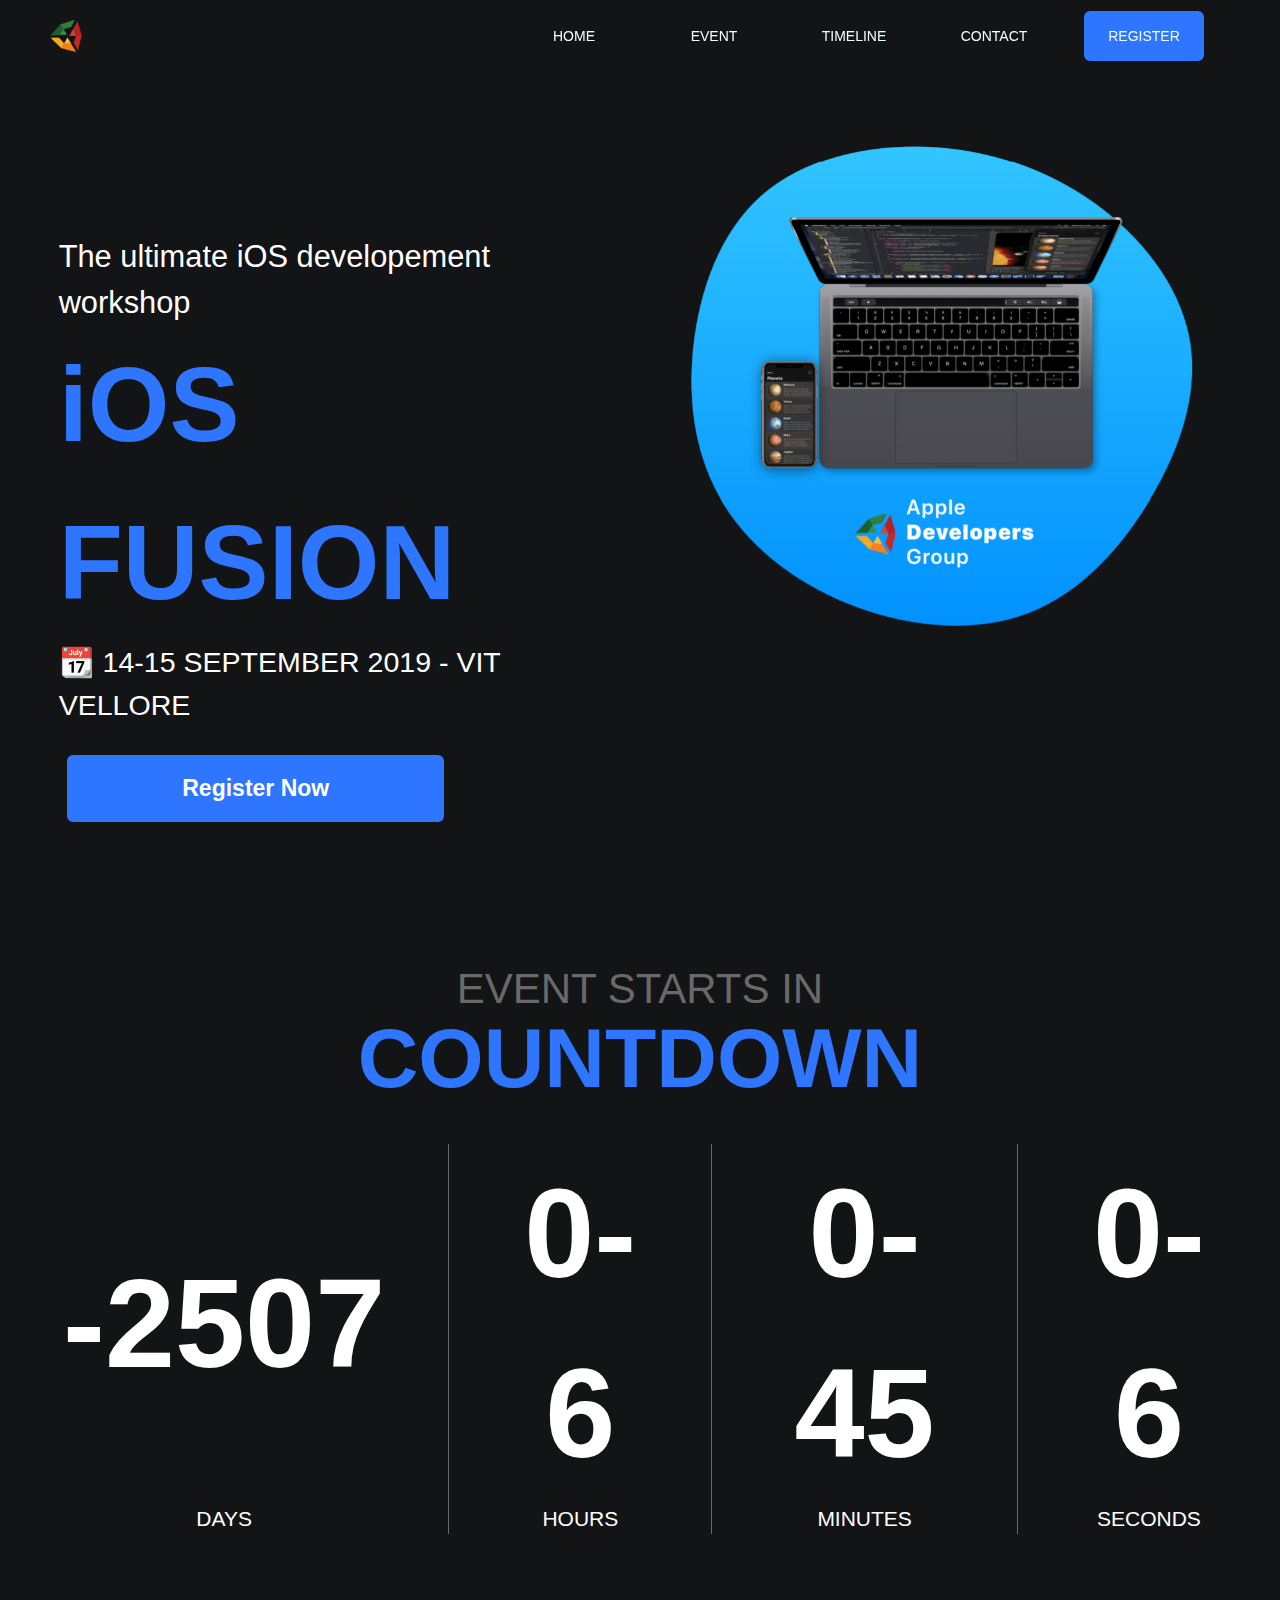
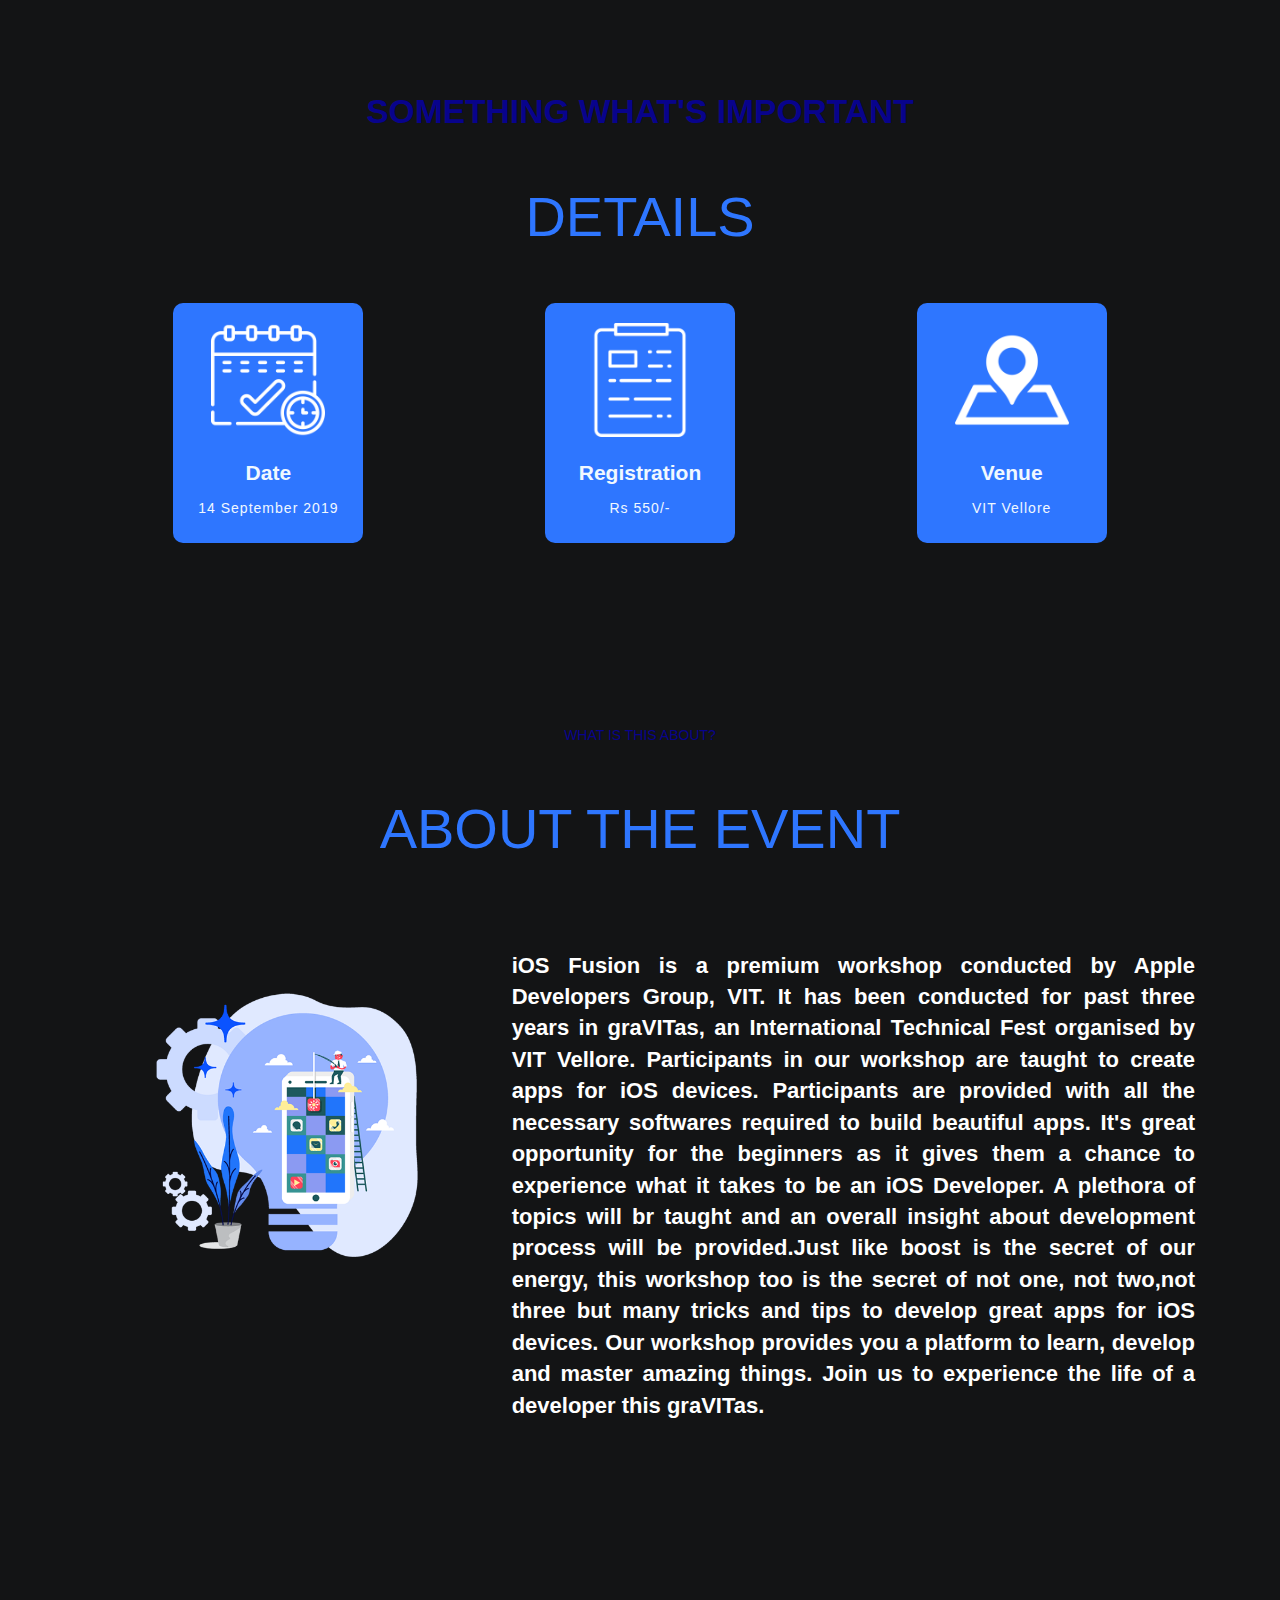
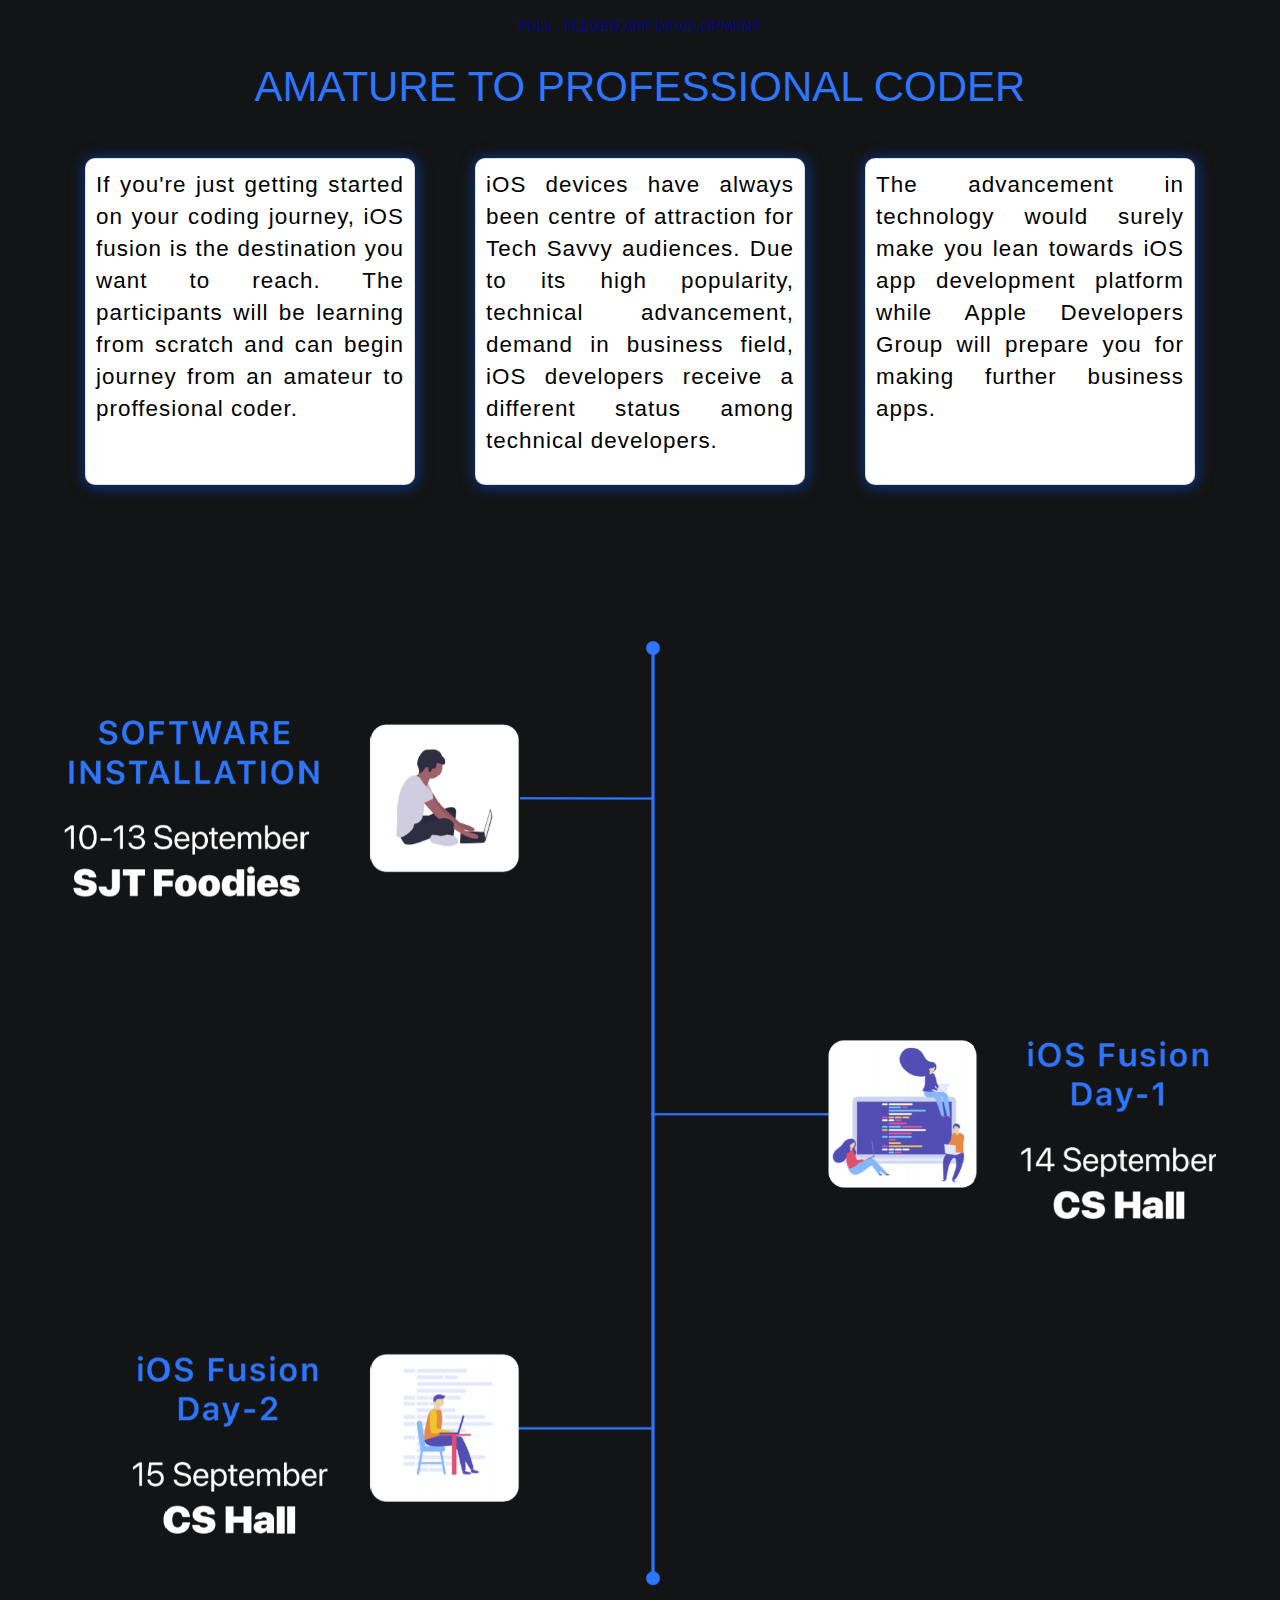
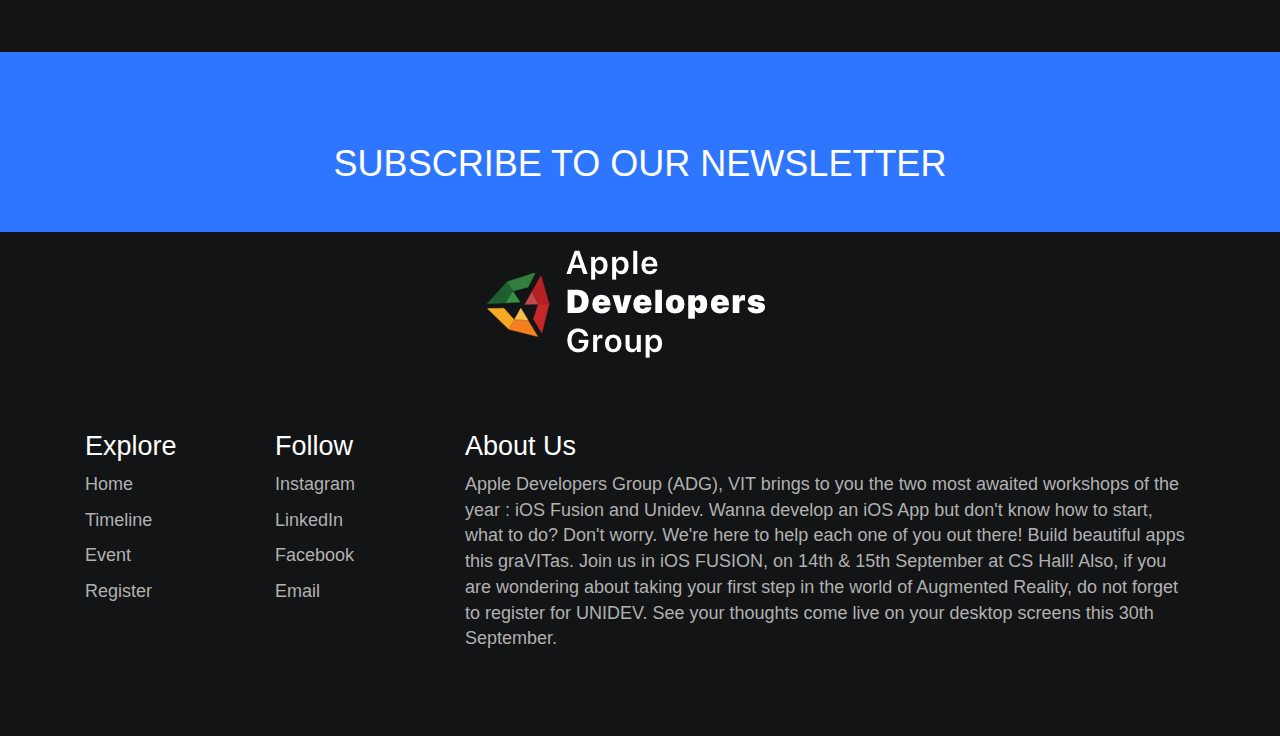
==== commit e6806238: "Update index.html" ====
--- a/index.html
+++ b/index.html
@@ -95,7 +95,7 @@
     </table>
         <section >
                 <div class="det-text">
-                        <h5>SOMETHING WHAT'S IMPORTANT</h5><br>
+                        <h5 style="font-size: 2.4em;font-weight: 600">SOMETHING WHAT'S IMPORTANT</h5><br>
                         <h1 class="det-text2">DETAILS</h1>
             <div class="container justify-content-center">
                 <div class="row justify-content-center">
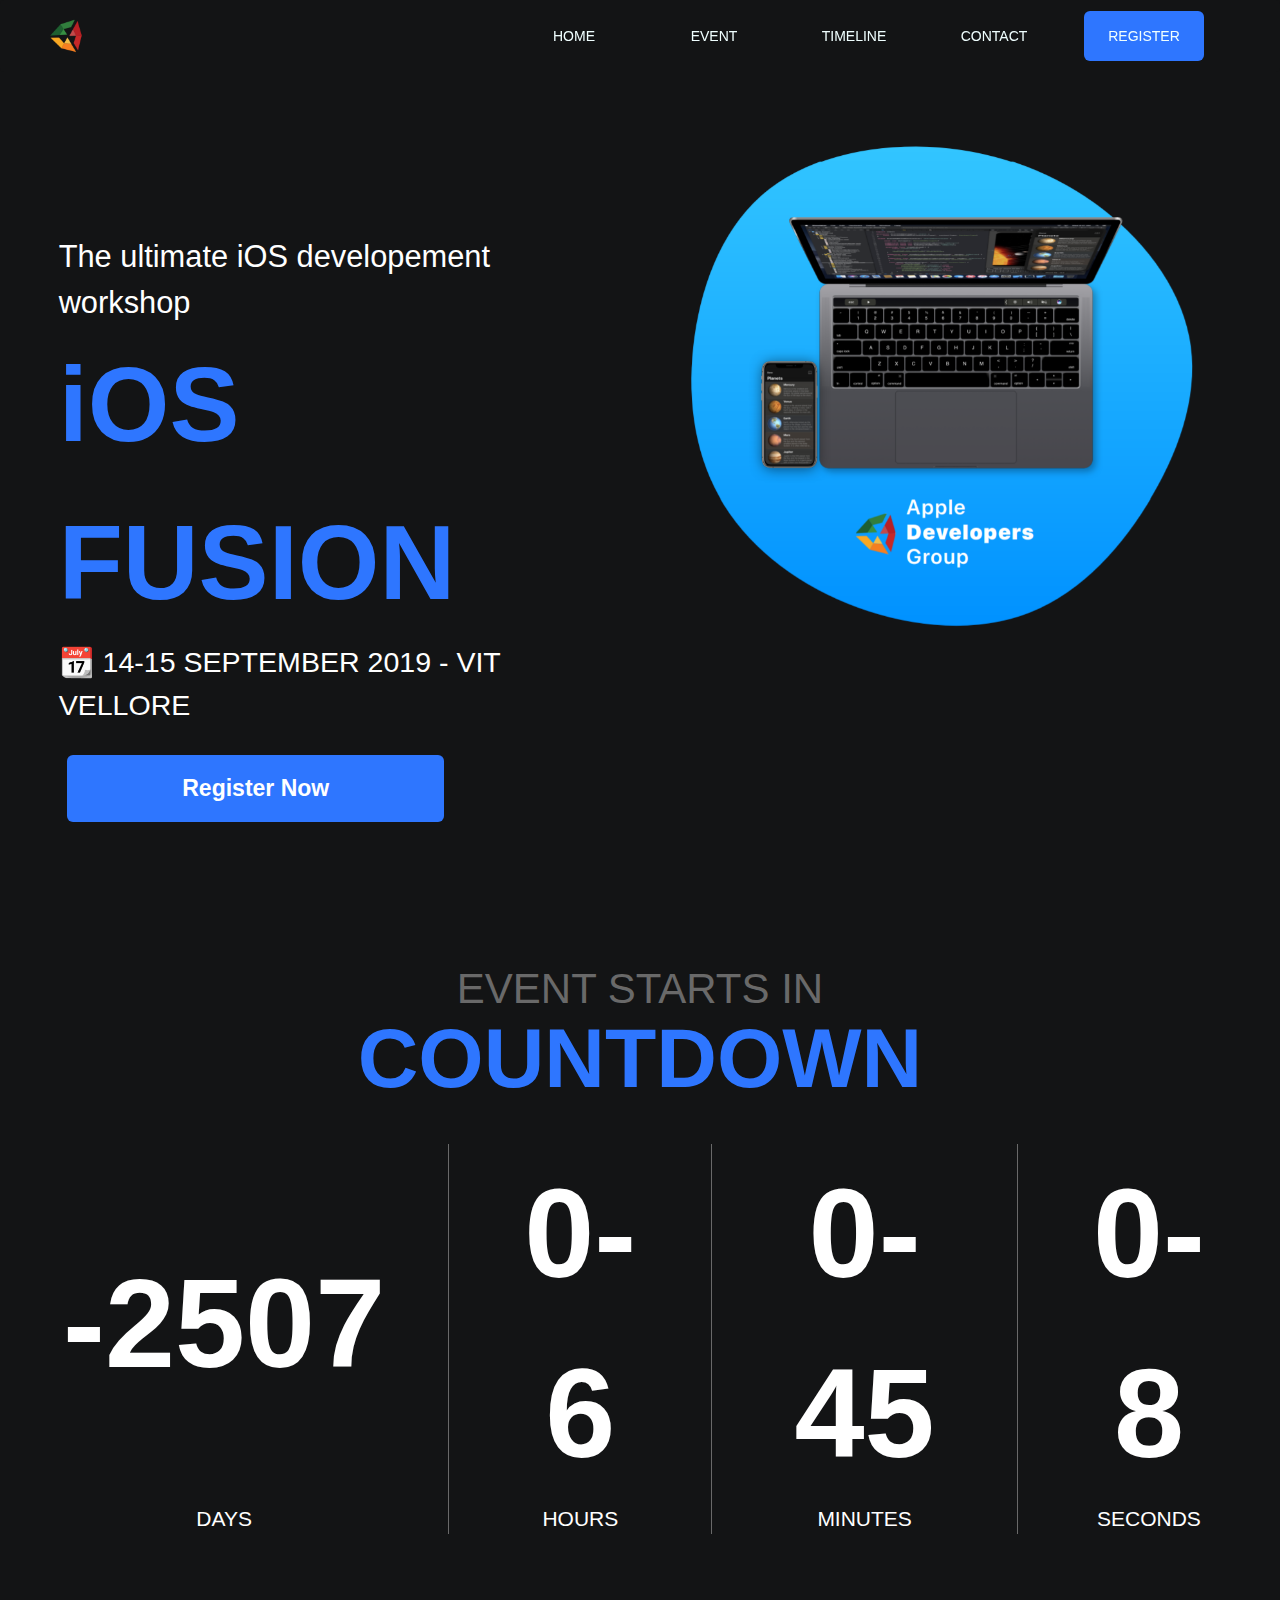
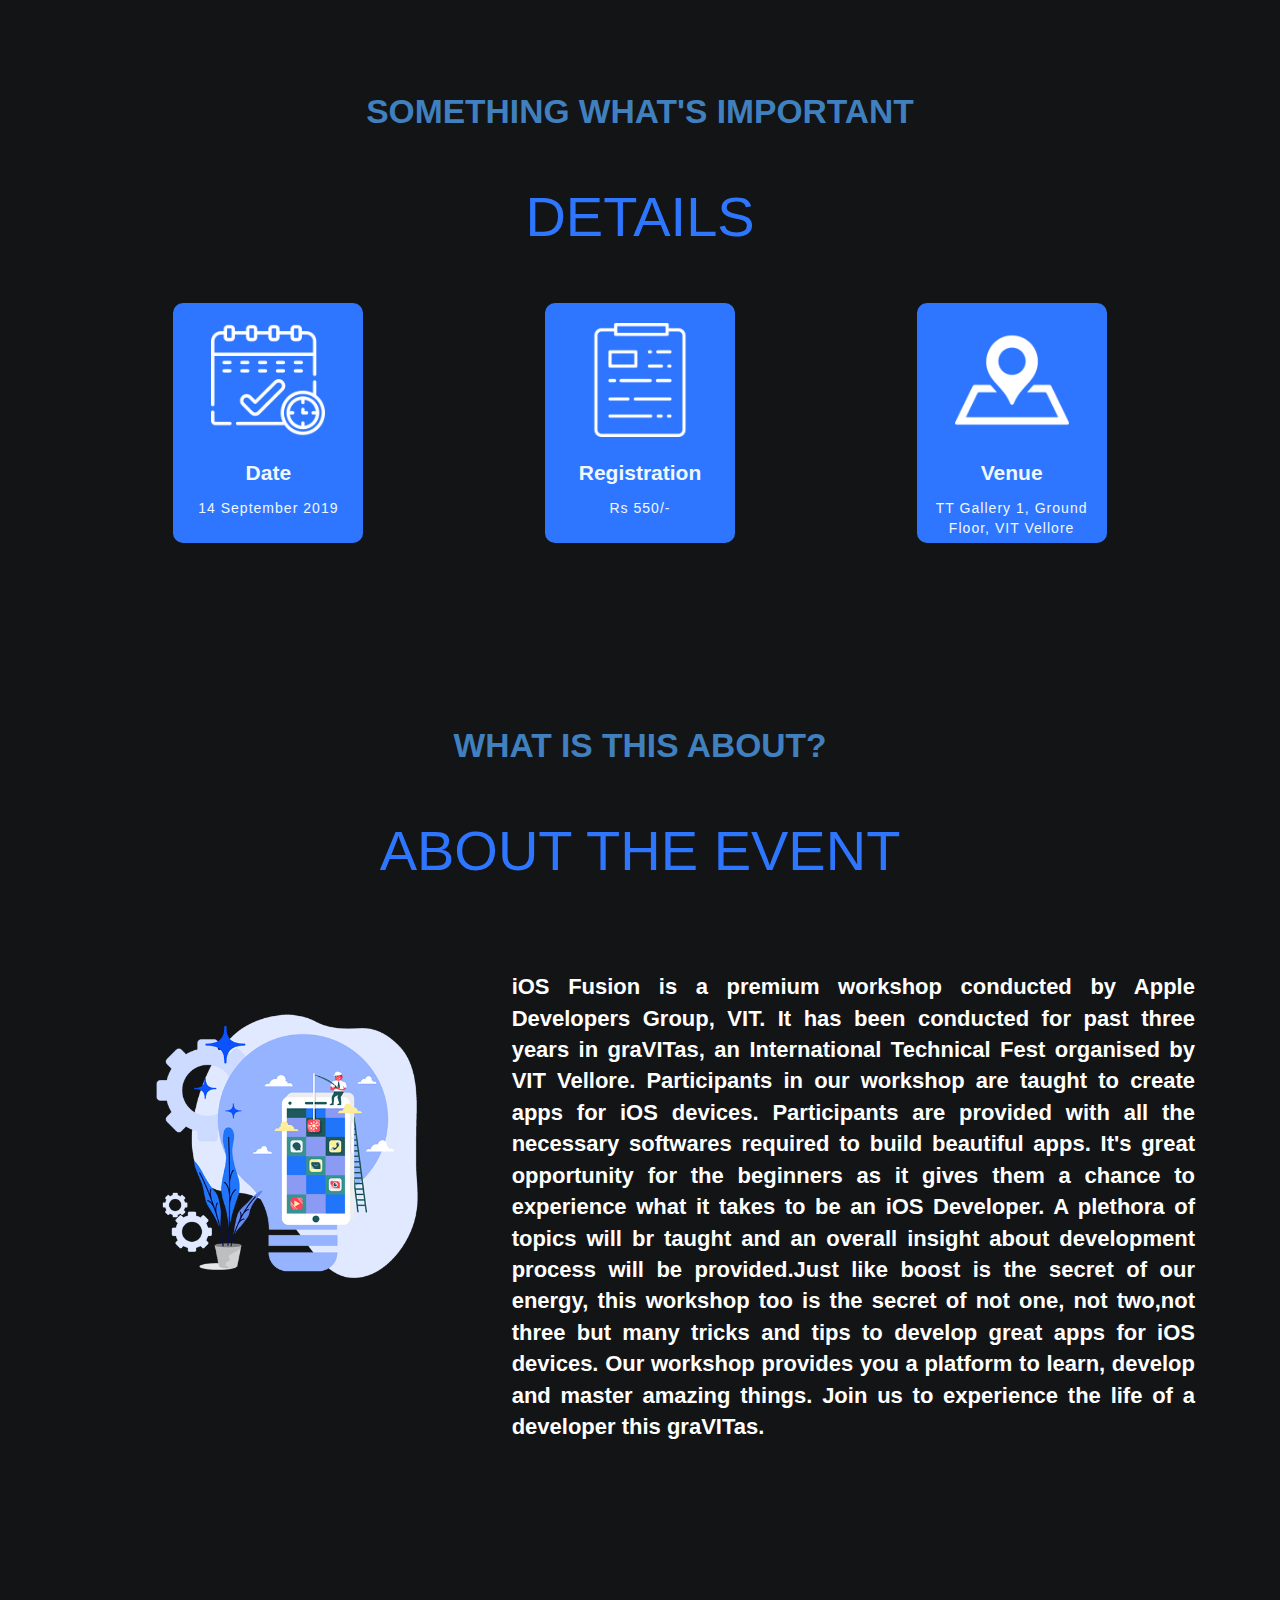
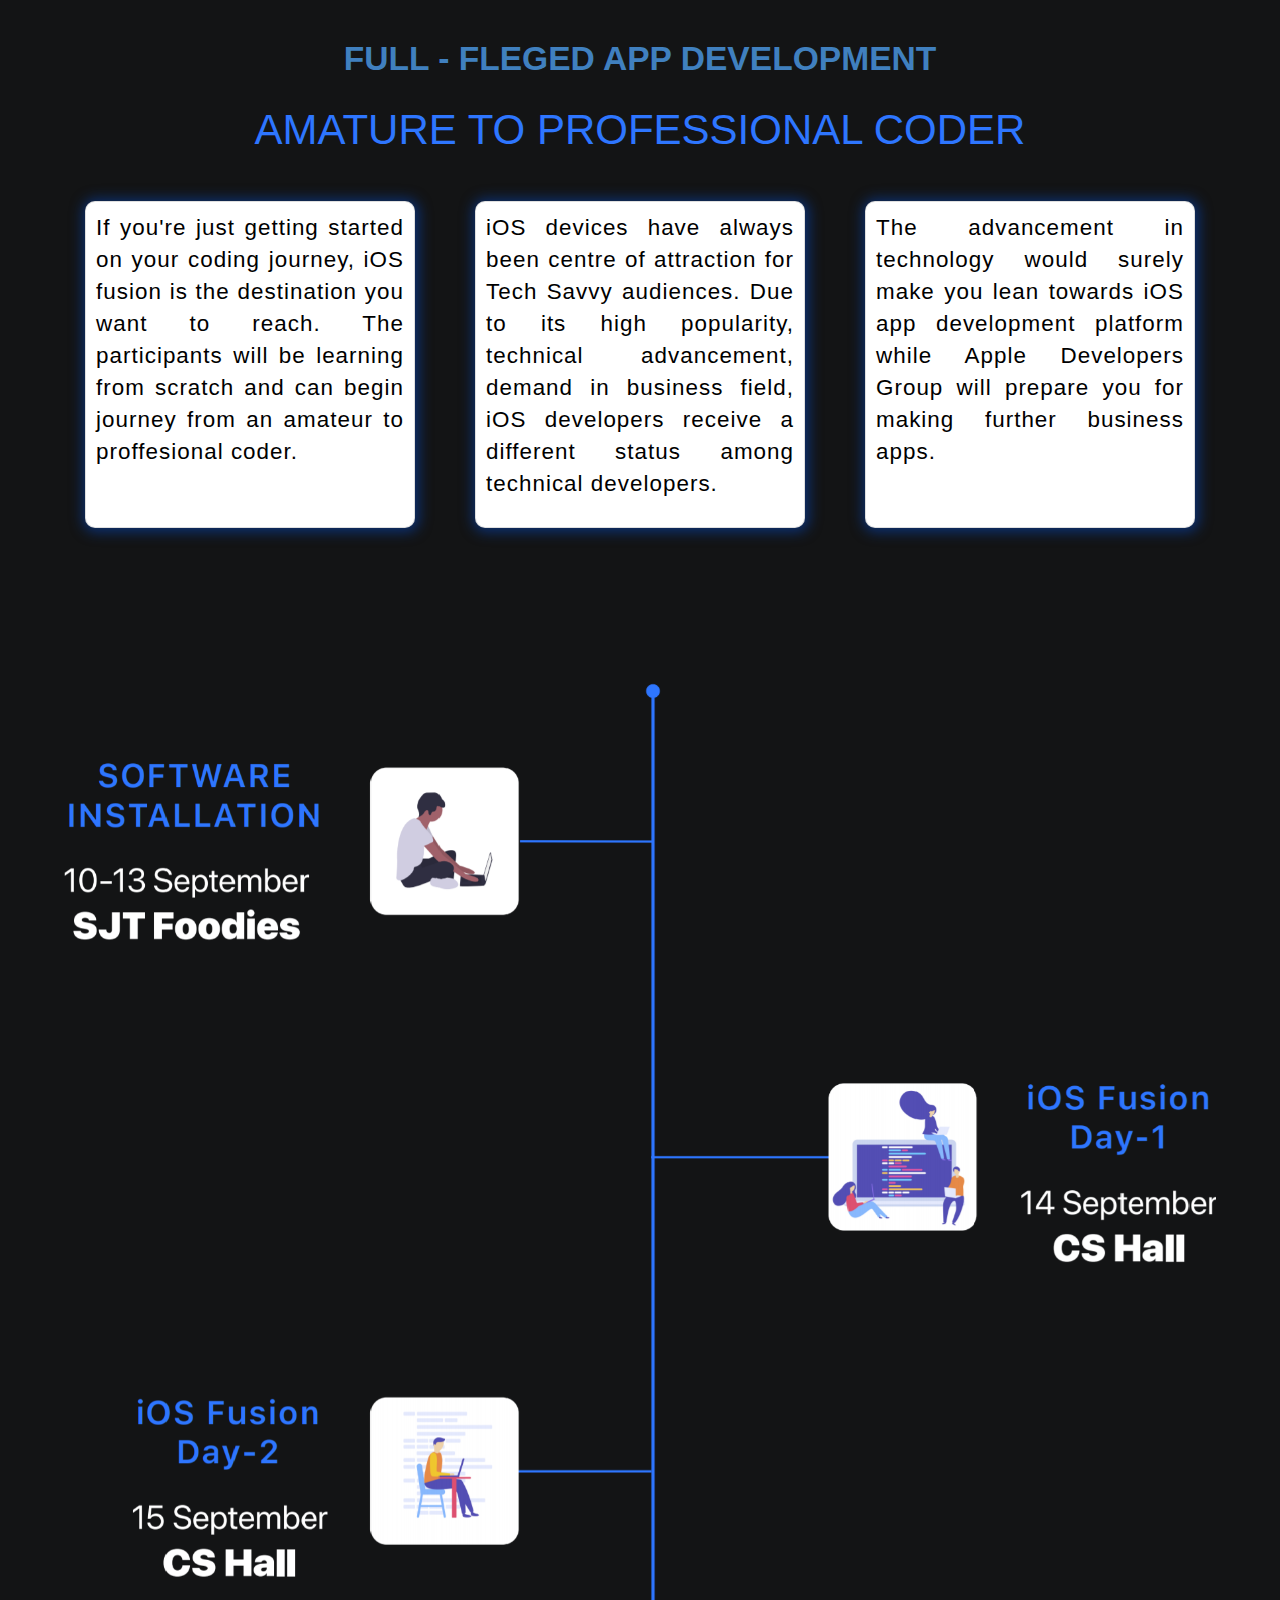
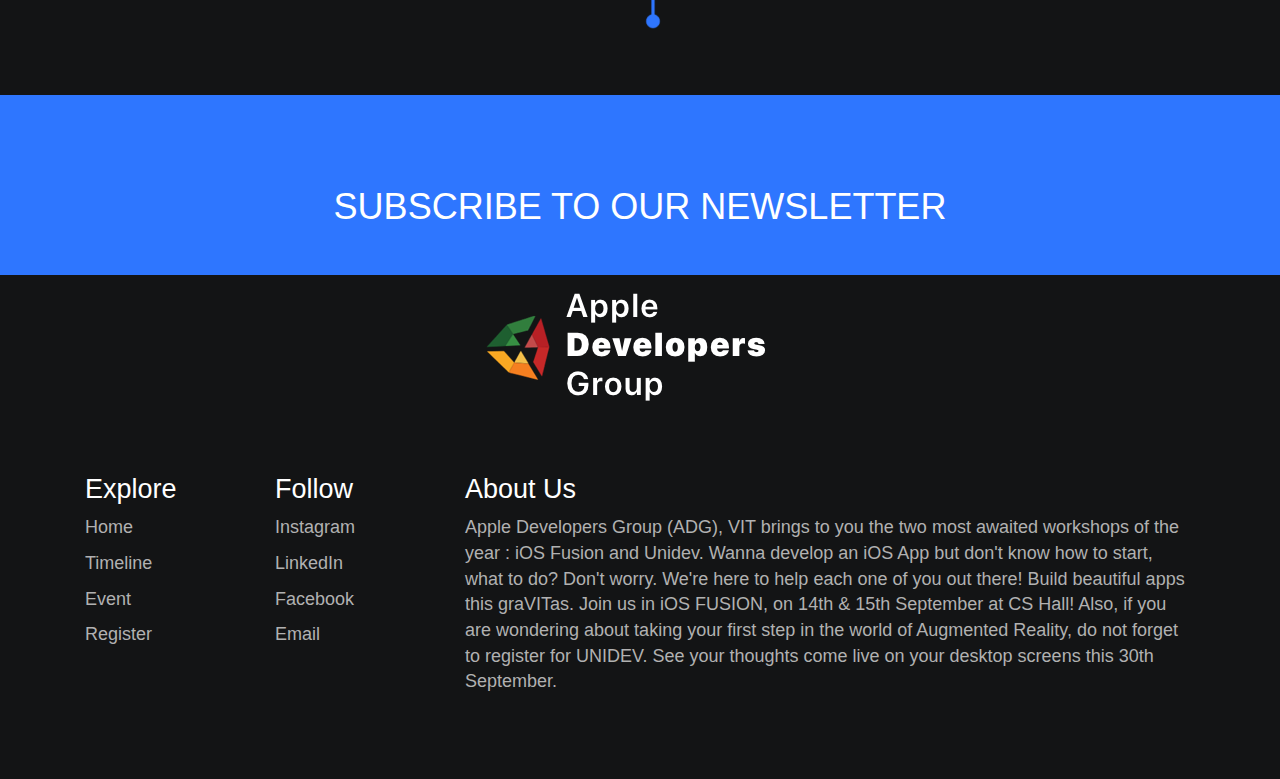
==== commit 0507e972: "Update index.html" ====
--- a/index.html
+++ b/index.html
@@ -95,7 +95,7 @@
     </table>
         <section >
                 <div class="det-text">
-                        <h5 style="font-size: 2.4em;font-weight: 600">SOMETHING WHAT'S IMPORTANT</h5><br>
+                        <h5 style="font-size: 2.4em;font-weight: 600;color:#4080bf">SOMETHING WHAT'S IMPORTANT</h5><br>
                         <h1 class="det-text2">DETAILS</h1>
             <div class="container justify-content-center">
                 <div class="row justify-content-center">
@@ -133,7 +133,7 @@
                                     <div class="det1">
                                         <img  src="assets/placeholder-on-map-paper-in-perspective.png">
                                         <p class="det-txt1"> Venue  </p>
-                                        <p class="det-txt2">VIT Vellore</p>
+                                        <p class="det-txt2">TT Gallery 1, Ground Floor, VIT Vellore</p>
                                 </div>
                               </div>
                             </div>
@@ -148,7 +148,7 @@
 
         <div class="event" id="eve">
             <div class="det-text">
-                <h5>WHAT IS THIS ABOUT?</h5><br>
+                <h5 style="font-size: 2.4em;font-weight: 600;color:#4080bf">WHAT IS THIS ABOUT?</h5><br>
                 <h1 class="det-text2">ABOUT THE EVENT</h1>
                 <div class="container-fluid">
                 <div class="row">  
@@ -165,7 +165,7 @@
               </div>
     <section class="description" id="desc" style="padding-top: 10vw; width: 100%; height: 100%;">
         <div class="des">
-            <h5>FULL - FLEGED APP DEVELOPMENT</h5>
+            <h5 style="font-size: 2.4em;font-weight: 600;color:#4080bf">FULL - FLEGED APP DEVELOPMENT</h5>
             <h1>AMATURE TO PROFESSIONAL CODER</h1>
         </div>
         <div class="container-fluid">
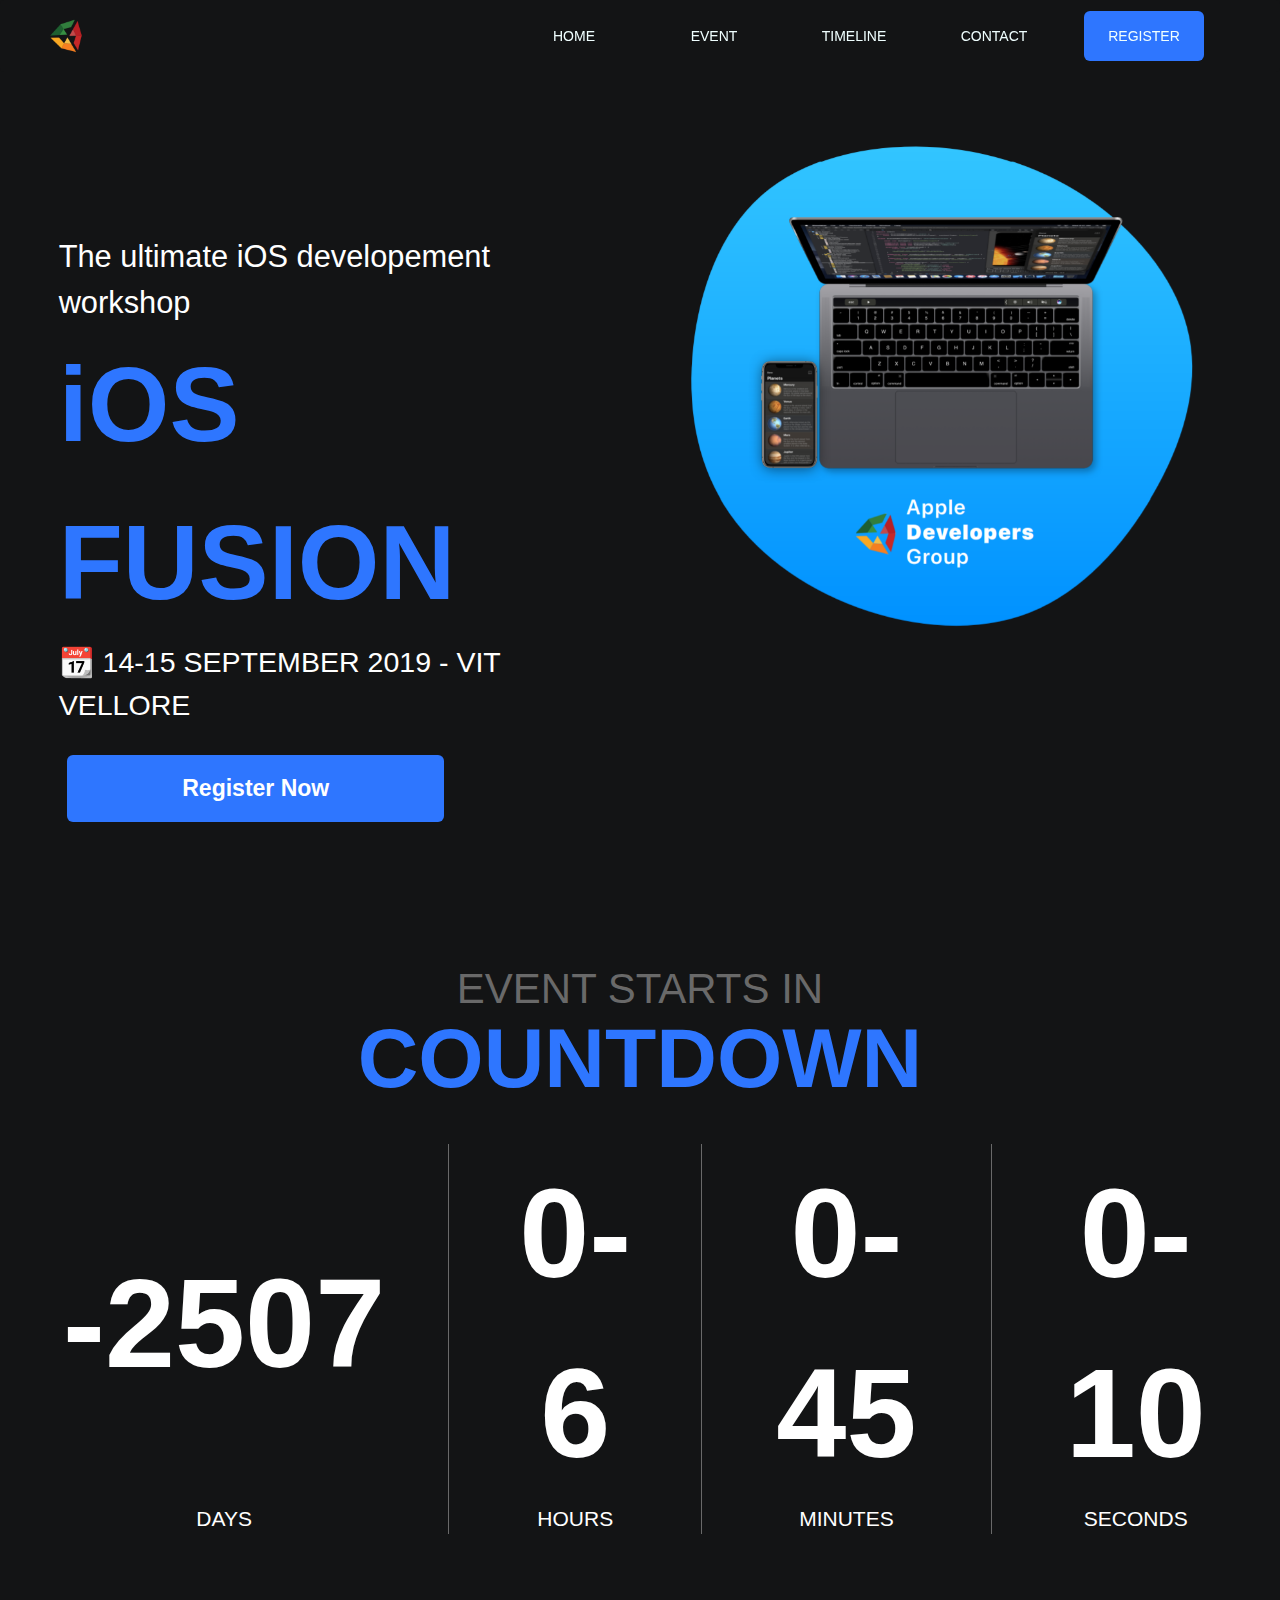
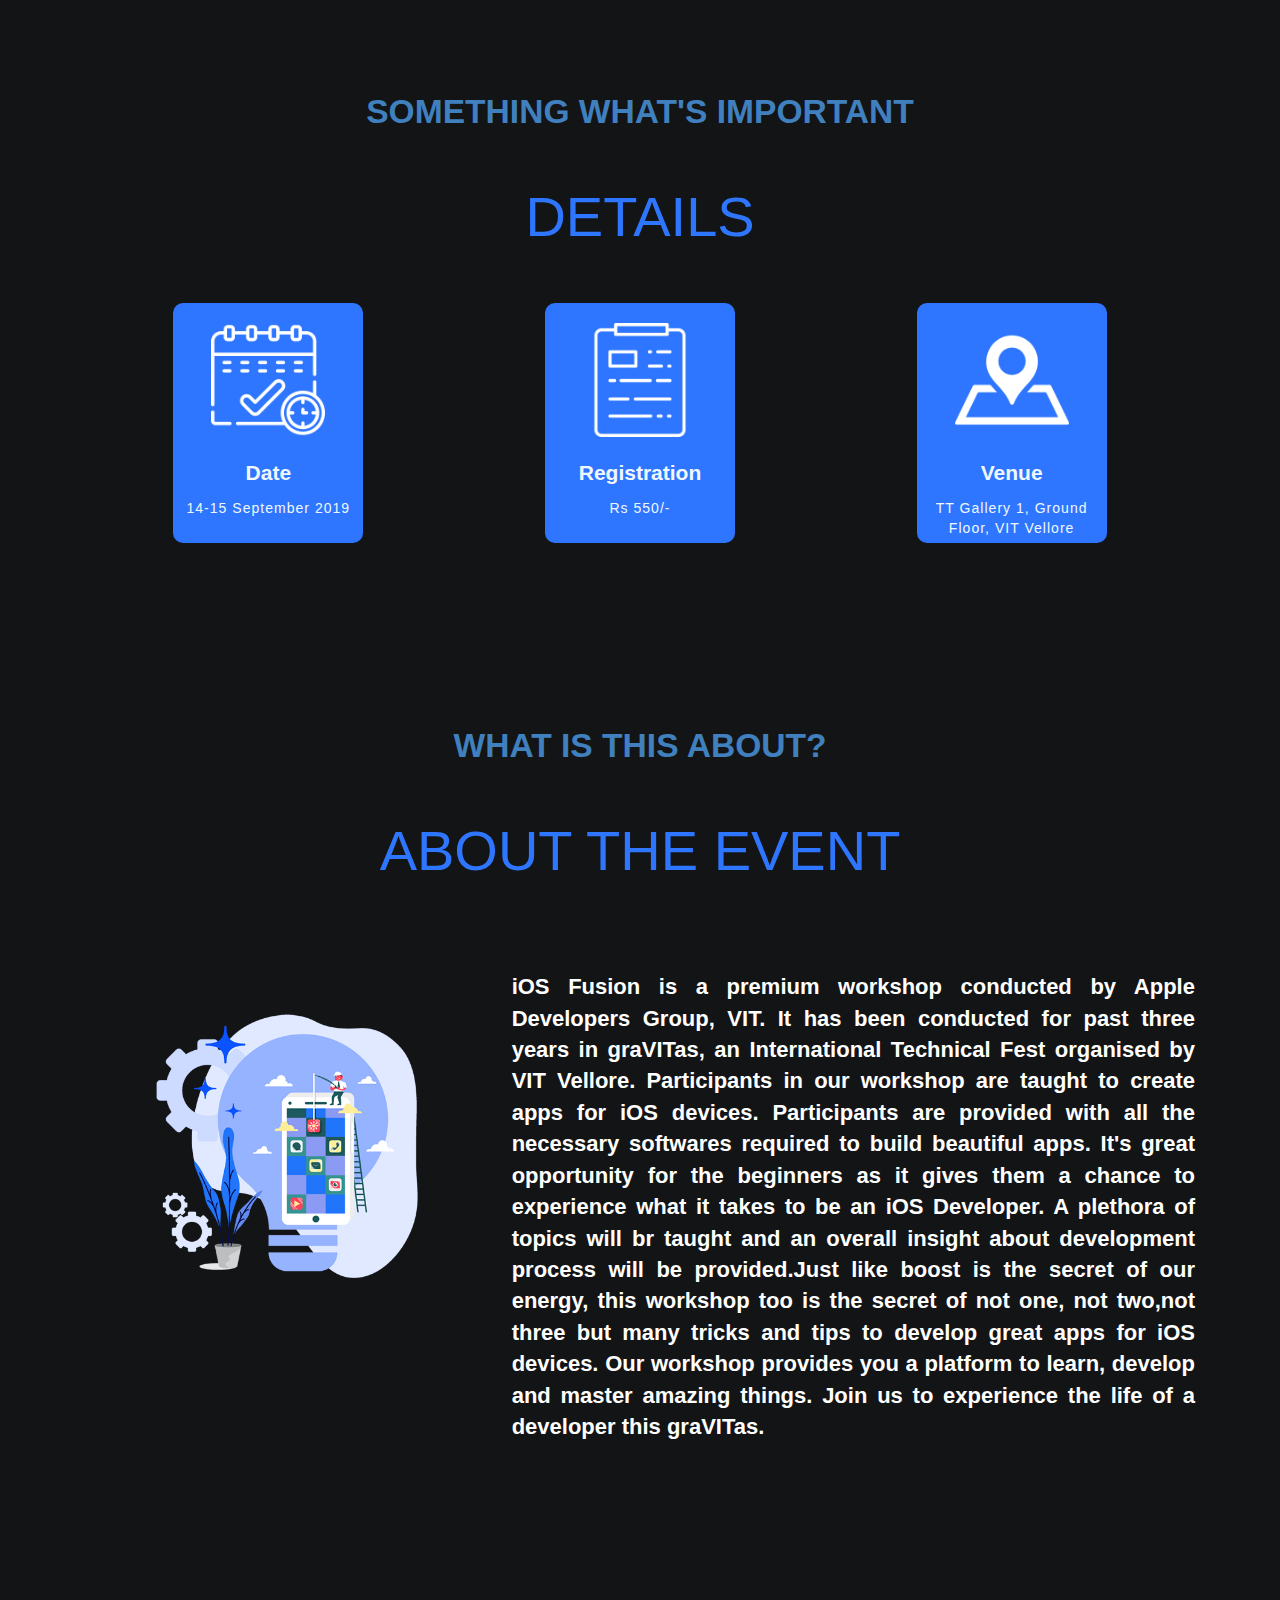
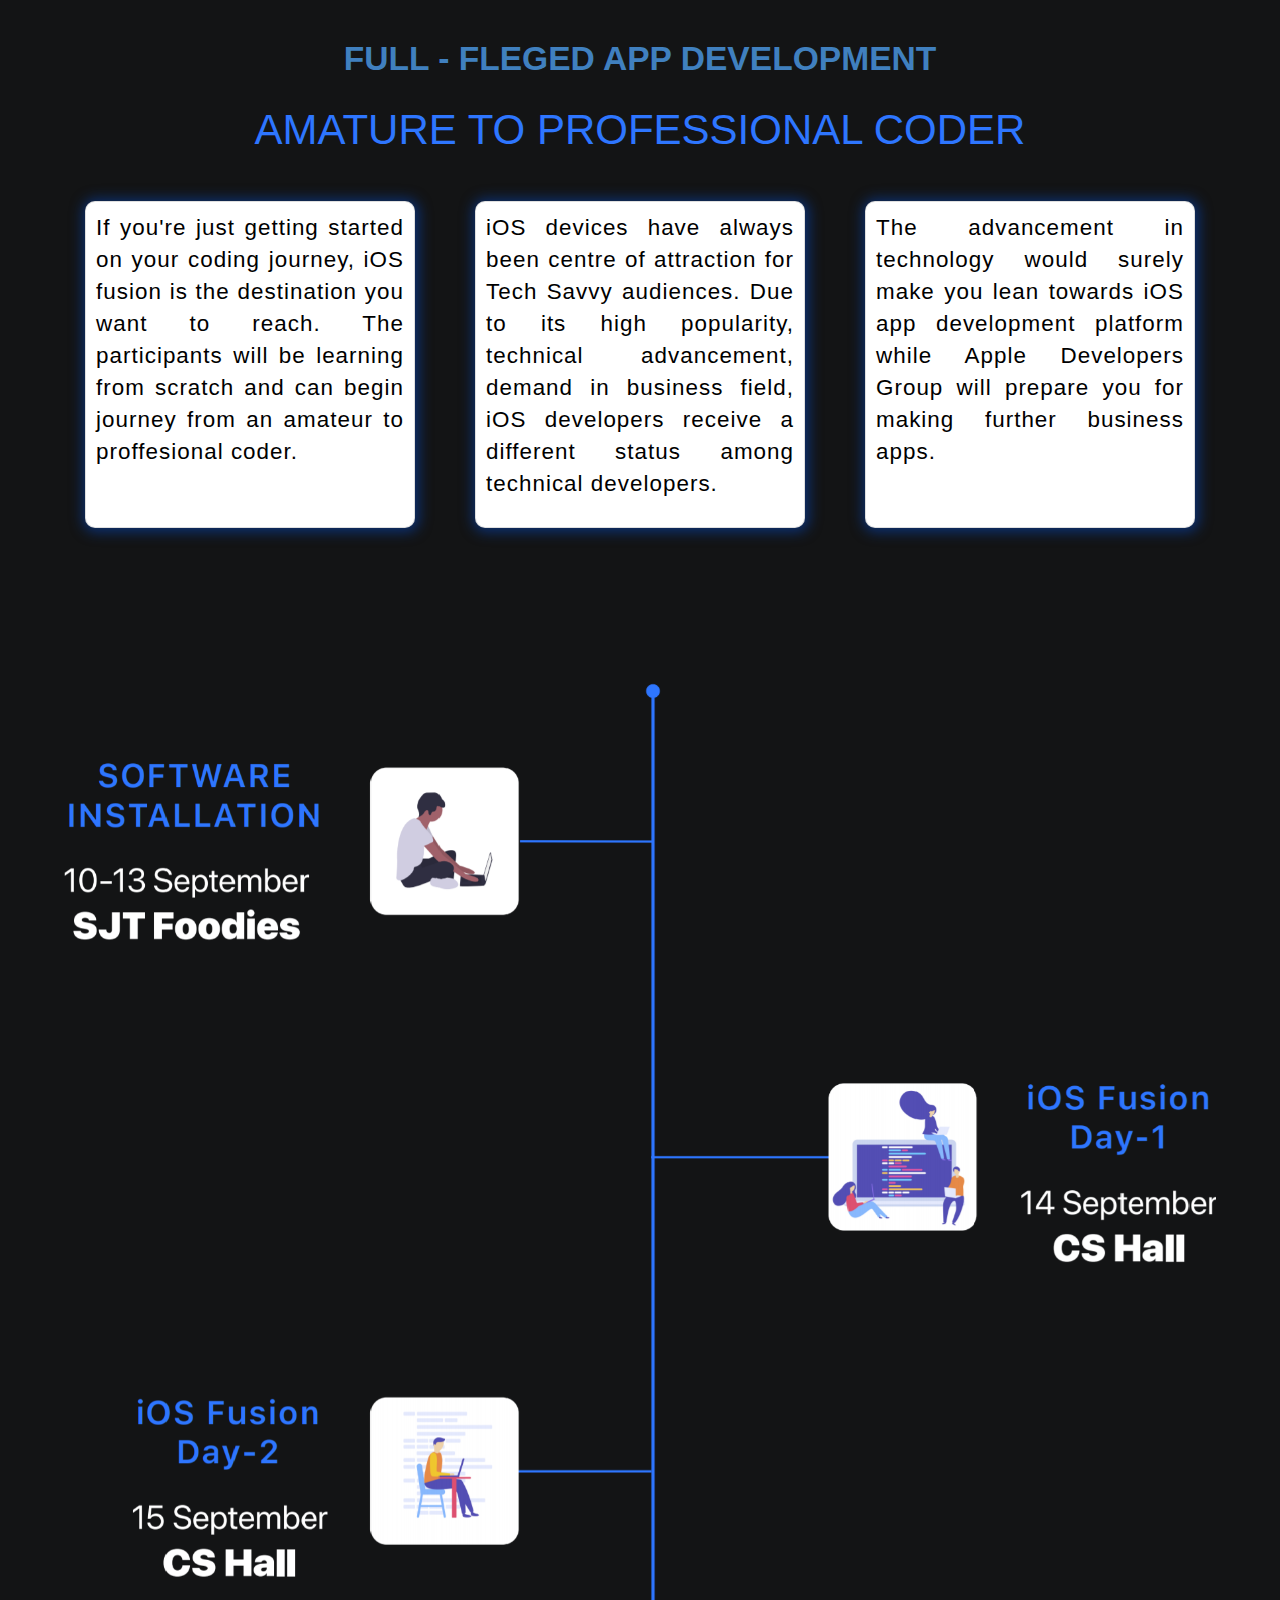
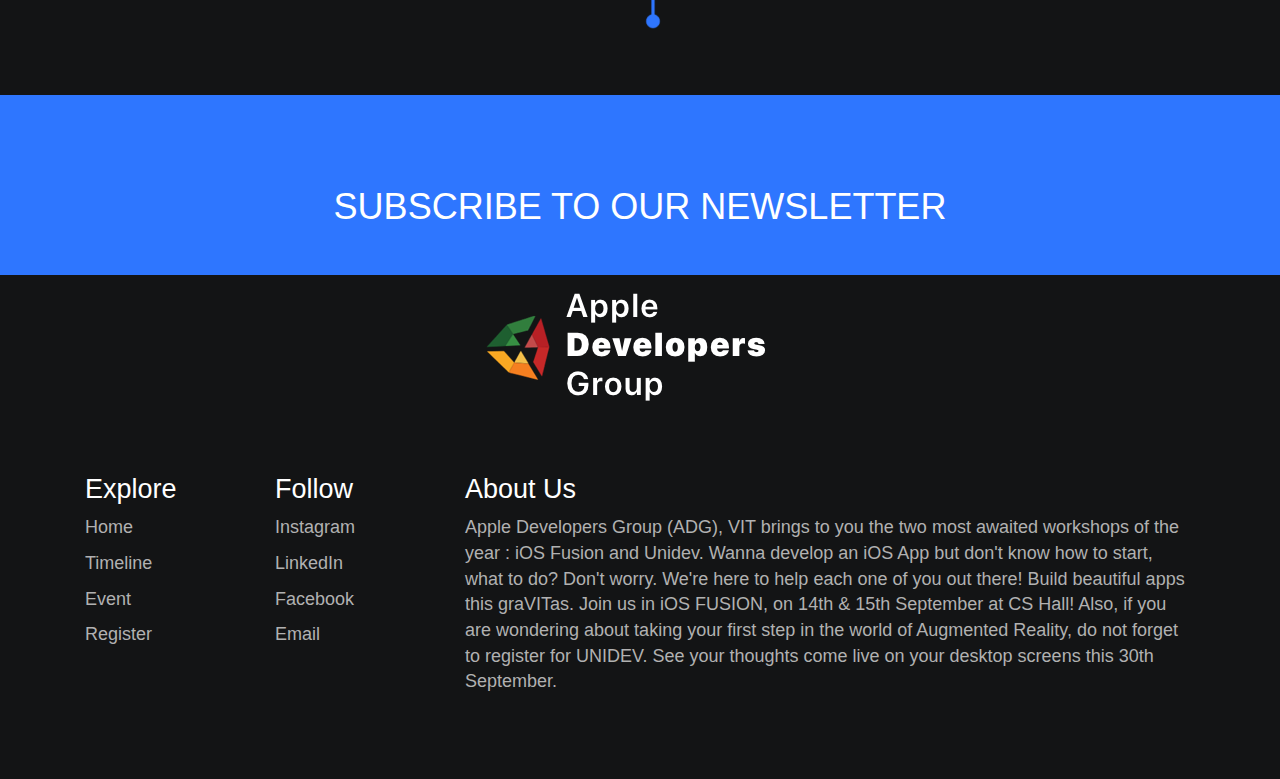
==== commit 7c722e40: "date change" ====
--- a/index.html
+++ b/index.html
@@ -109,7 +109,7 @@
                                     <div class="det1">
                                         <img  src="assets/calendar-2.png">
                                         <p class="det-txt1"> Date  </p>
-                                        <p class="det-txt2">14 September 2019</p>
+                                        <p class="det-txt2">14-15 September 2019</p>
                                 </div>
                                     
                                 </div>
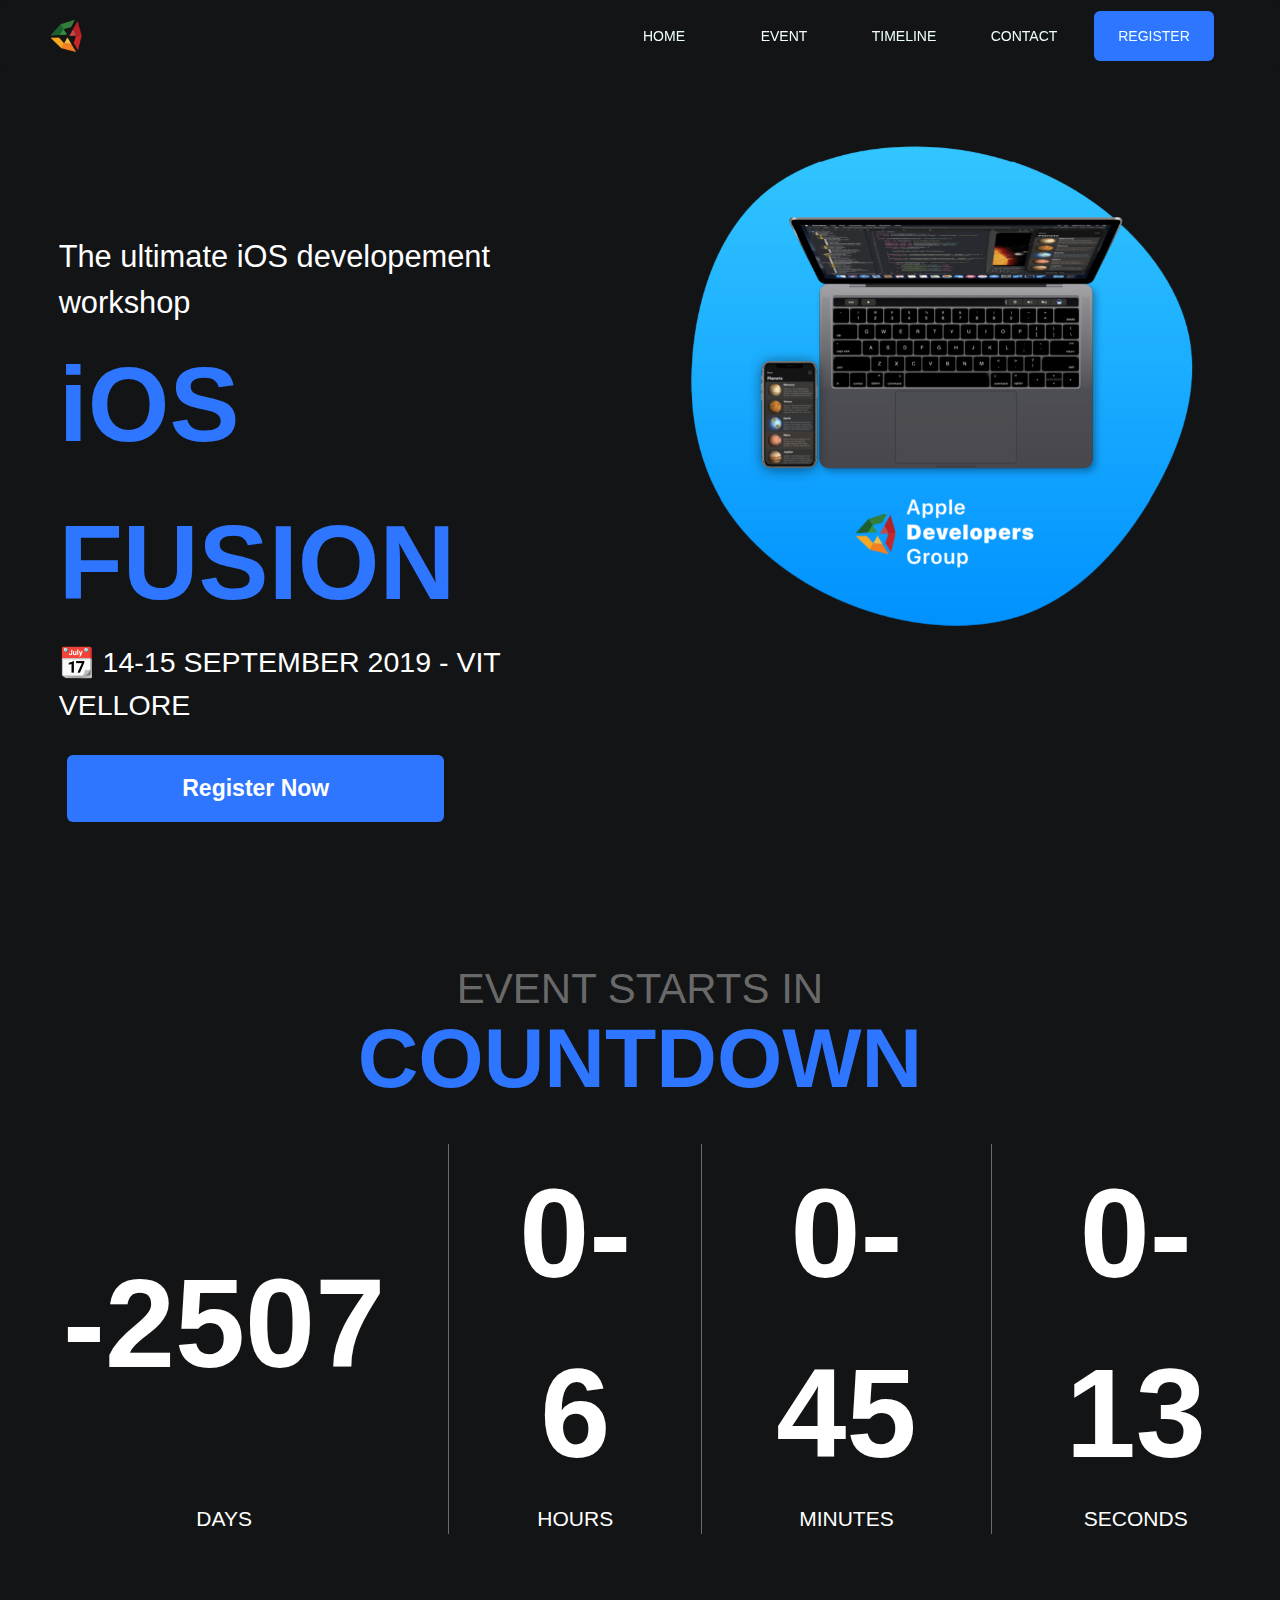
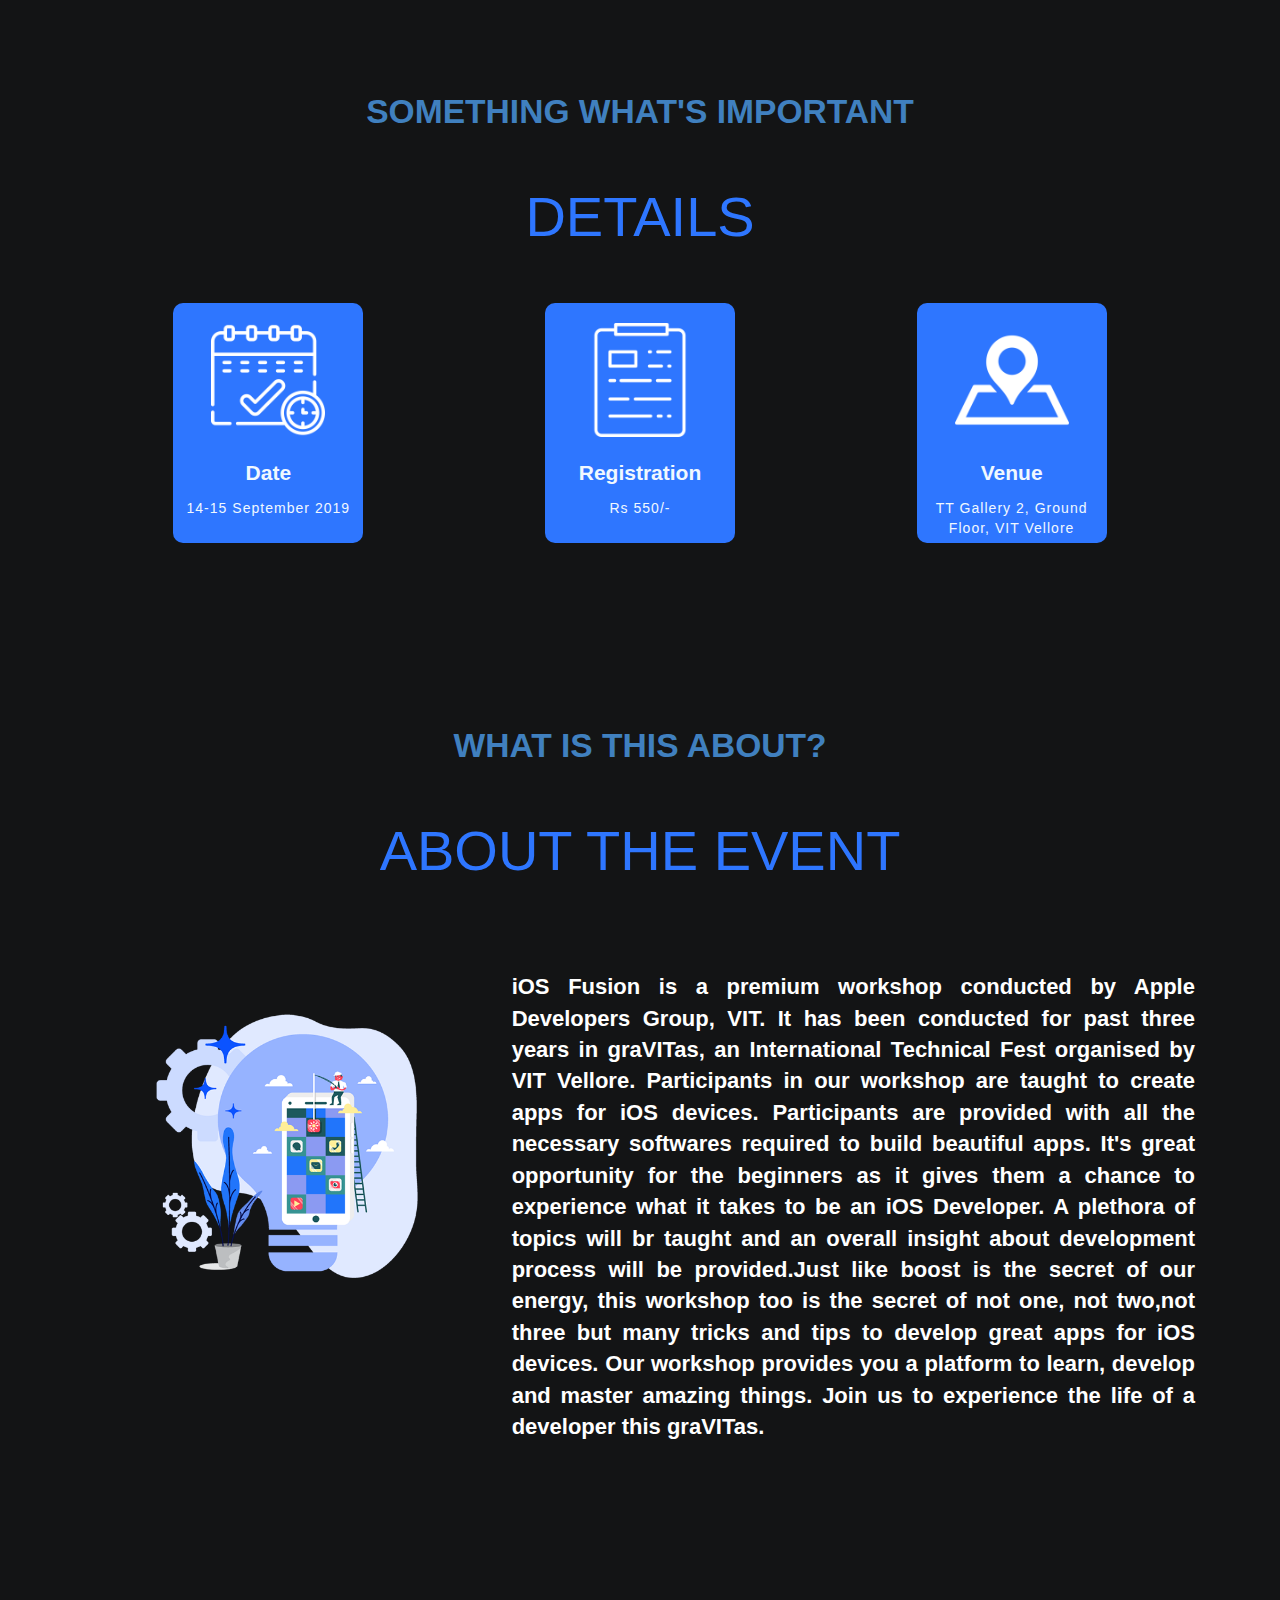
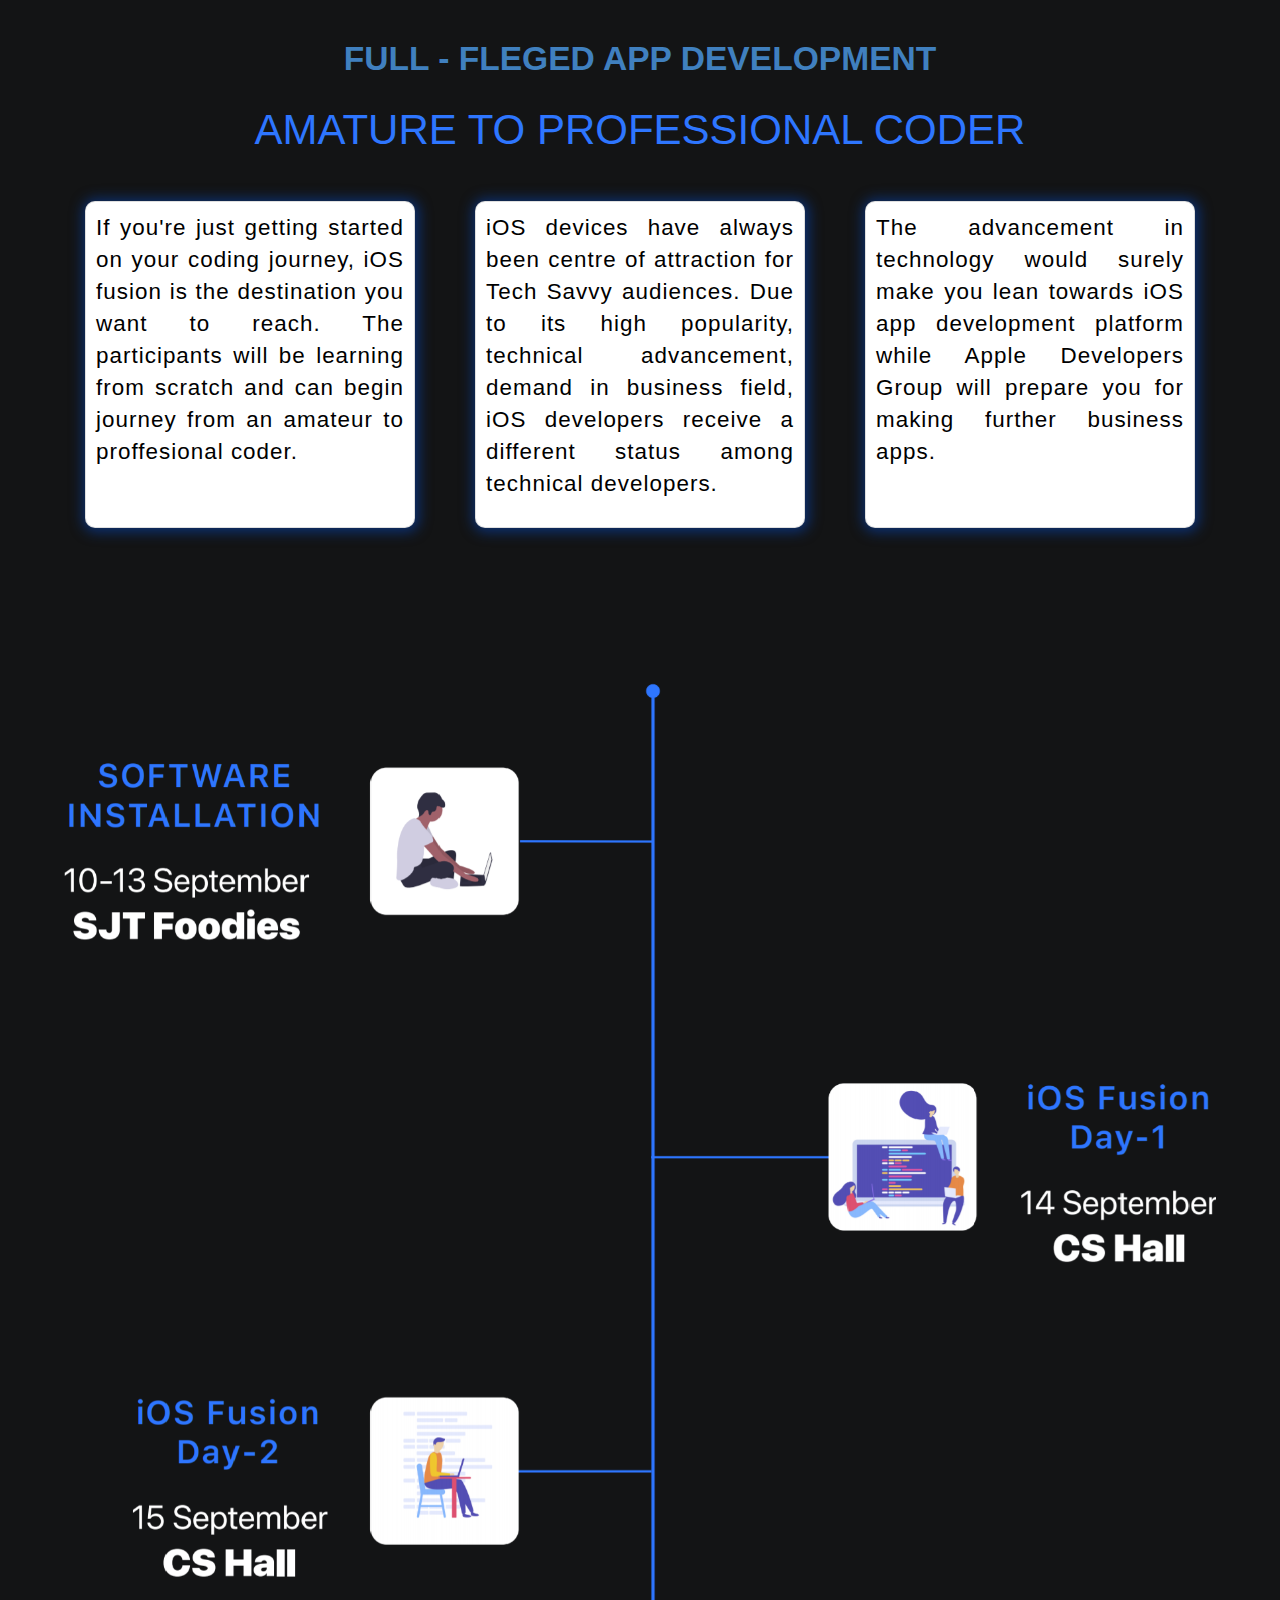
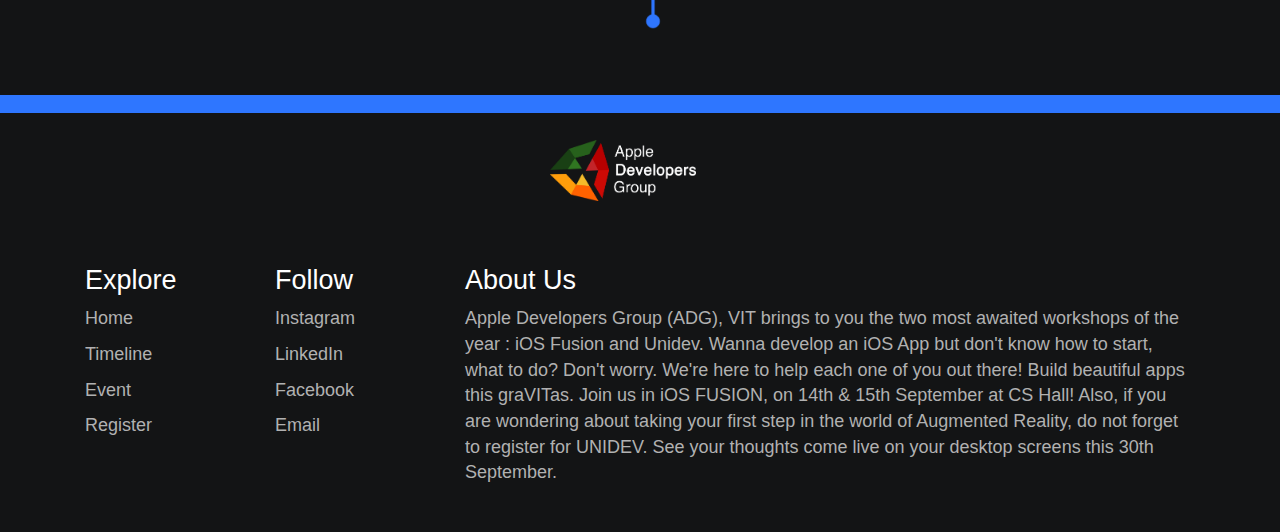
==== commit 585c3359: "title icon" ====
--- a/index.html
+++ b/index.html
@@ -4,6 +4,8 @@
     <meta charset="UTF-8">
     <meta http-equiv="X-UA-Compatible" content="ie=edge">
     <title>iOS Fusion</title>
+    <link rel = "icon" type = "image/png" href = "assets/ADG_logo_hr.png">
+    <link rel = "apple-touch-icon" type = "image/png" href = "assets/ADG_logo_hr.png"/>
     <link rel="stylesheet" type="text/css" href="style.css">
     <link href="https://stackpath.bootstrapcdn.com/bootstrap/4.3.1/js/bootstrap.min.js" rel="stylesheet">
     <link rel="stylesheet" href="https://maxcdn.bootstrapcdn.com/bootstrap/4.0.0/css/bootstrap.min.css" integrity="sha384-Gn5384xqQ1aoWXA+058RXPxPg6fy4IWvTNh0E263XmFcJlSAwiGgFAW/dAiS6JXm" crossorigin="anonymous">
@@ -133,7 +135,7 @@
                                     <div class="det1">
                                         <img  src="assets/placeholder-on-map-paper-in-perspective.png">
                                         <p class="det-txt1"> Venue  </p>
-                                        <p class="det-txt2">TT Gallery 1, Ground Floor, VIT Vellore</p>
+                                        <p class="det-txt2">TT Gallery 2, Ground Floor, VIT Vellore</p>
                                 </div>
                               </div>
                             </div>
@@ -279,7 +281,7 @@
     
     <div class="newsletter">
             <div class="news">
-                    <h1>SUBSCRIBE TO OUR NEWSLETTER</h1>
+                    <!-- <h1>SUBSCRIBE TO OUR NEWSLETTER</h1> -->
                      
                   </div>
 
@@ -287,7 +289,7 @@
 
     </div>
      <div class="footer_logo">
-         <img src="assets\unnamed (1).png">
+         <img src="assets/ADG_logo_w_text_hr.png">
         </div>
     
     <div class="contact">
--- a/style.css
+++ b/style.css
@@ -24,7 +24,7 @@
 .nav-item {
     float: right !important;
     right: 2px !important;
-    margin: auto 20px;  
+    margin: auto 10px;  
     font-family: "Montserrat-Black", sans-serif;
     width: 100px;
     text-align:center;
@@ -42,7 +42,7 @@
 
 .nav-link:hover {
 
-   border-bottom: 2px solid  #2E76FF;
+  border-bottom: 2px solid  #2E76FF;
    
 }
 #img {
@@ -333,8 +333,9 @@
 
 .contact{
   color: #131415;
-  height: 40vh;
+  height: fit-content;
   padding-top:4vh;
+  padding-bottom: 4vh;
 }
 
 .ll{
@@ -344,7 +345,7 @@
 }
 .newsletter{
   background: #2E76FF;
-  height: 20vh;
+  height: 2vh;
   text-align: center;
 }
 .news{
@@ -356,14 +357,21 @@
 }
 
 .footer_logo{
-  padding-top:2vh;
-  padding-bottom:2vh;
-  width: 17%;
+  padding-top:3vh;
+  padding-bottom:1vh;
   display: block;
-  margin-left: 38vw;
+  margin-left: 43vw;
   margin-right: auto;
 }
 
+.footer_logo>img{
+  width:20%;
+}
+@media only screen and (max-width: 780px){
+  .footer_logo>img{
+    width:30%;
+  }
+}
 
 .det-text{
   padding-top: 150px;
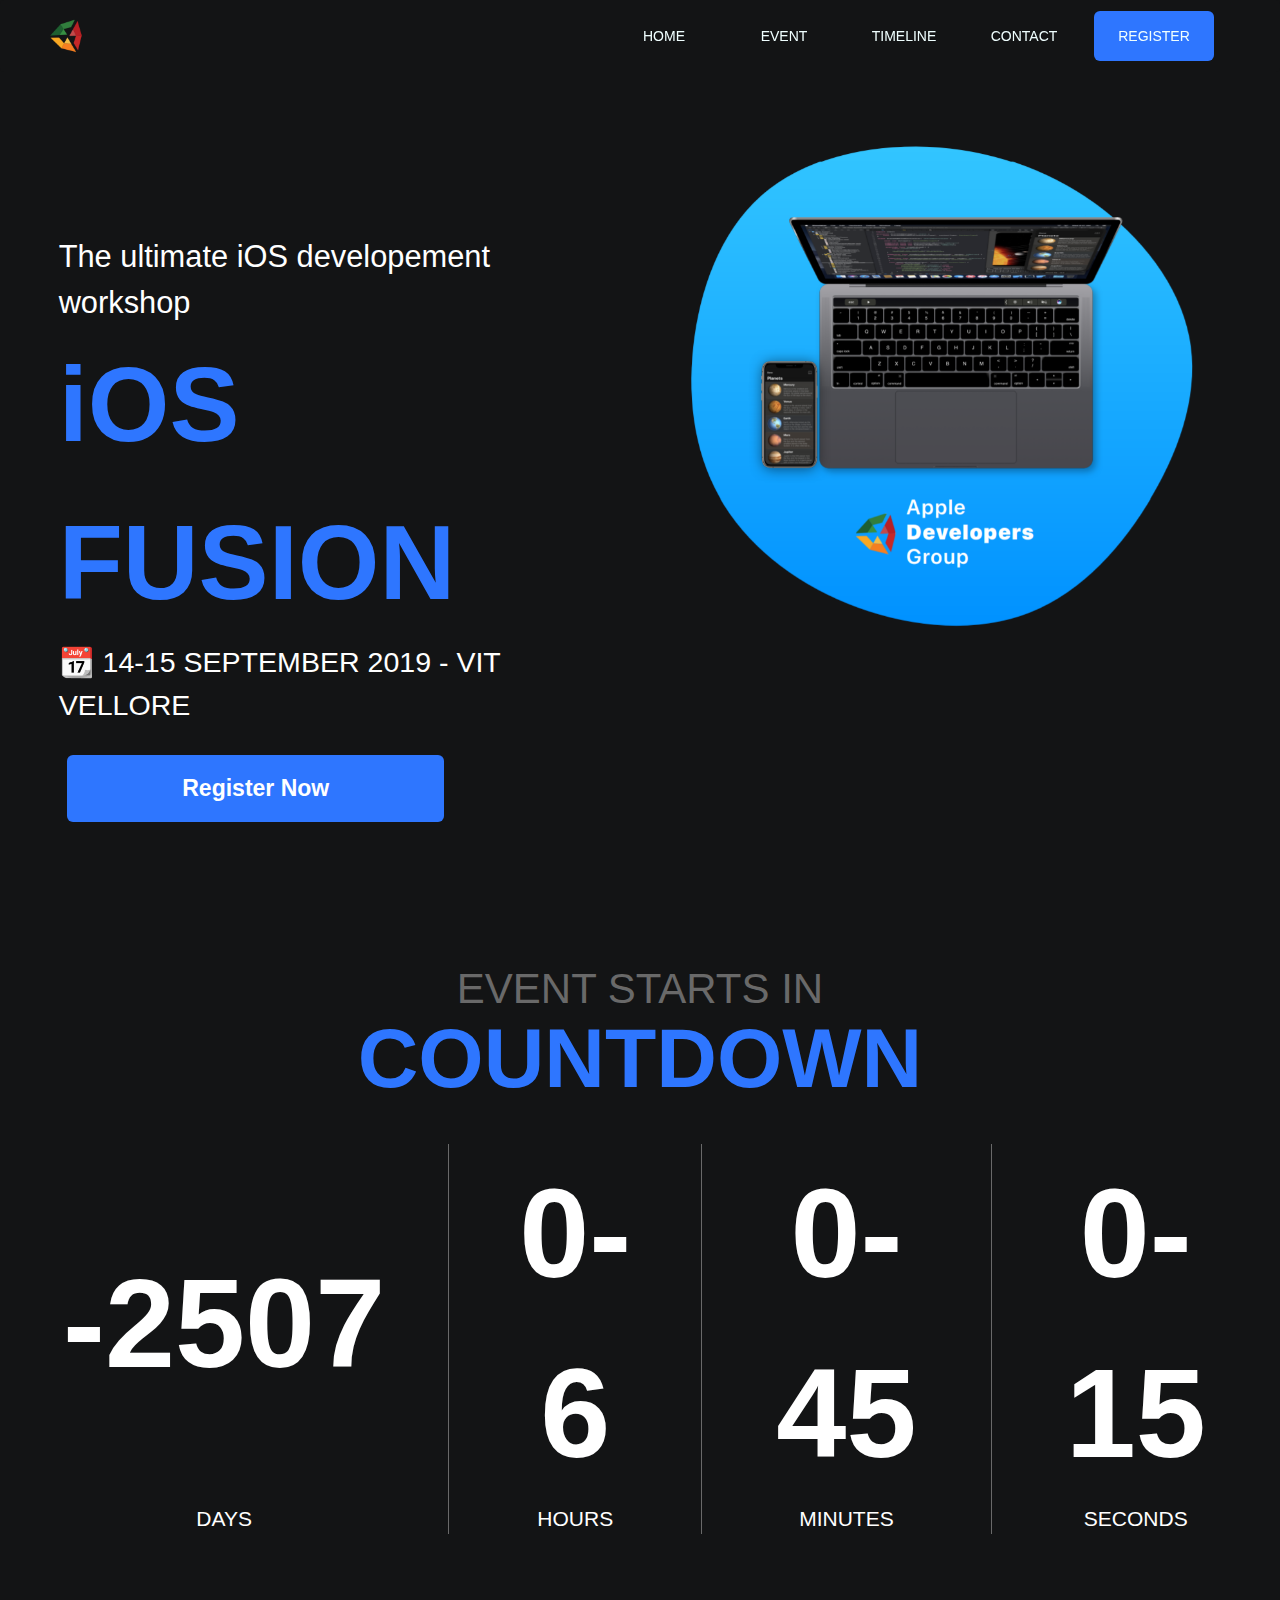
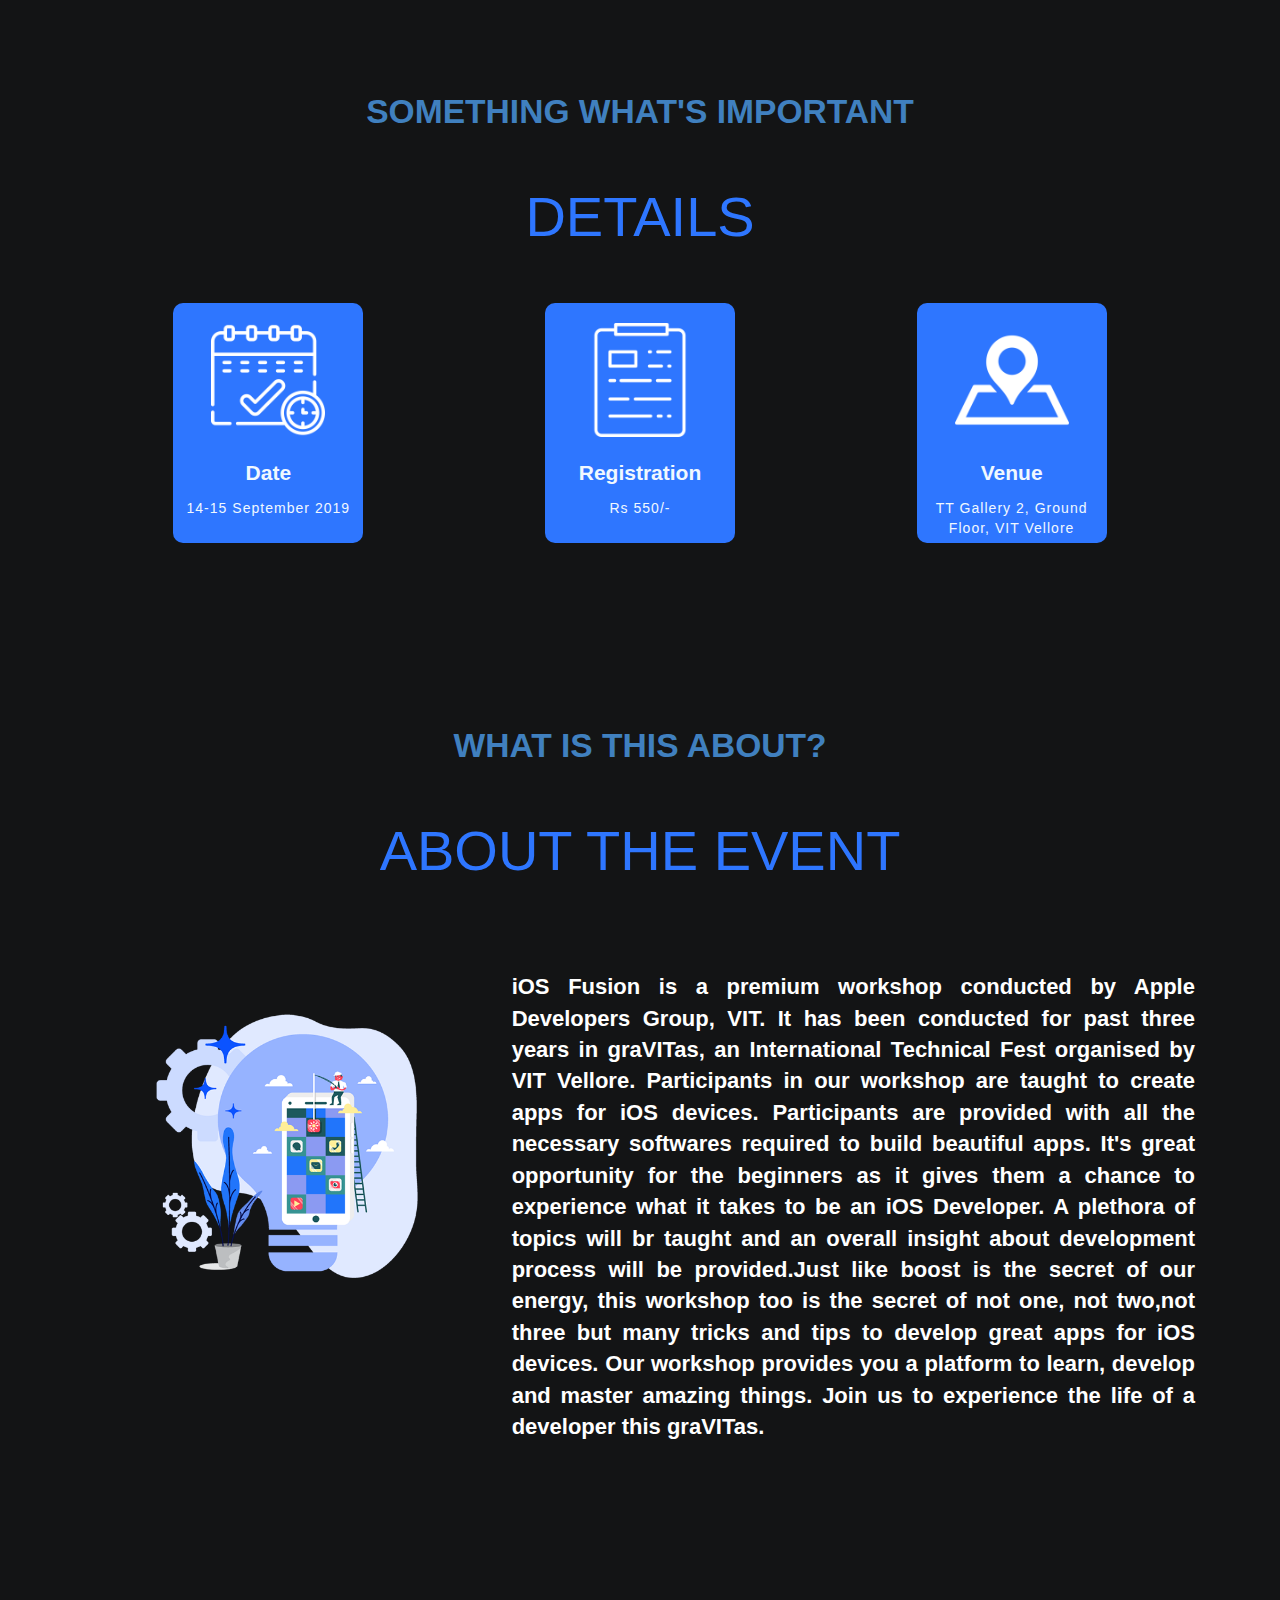
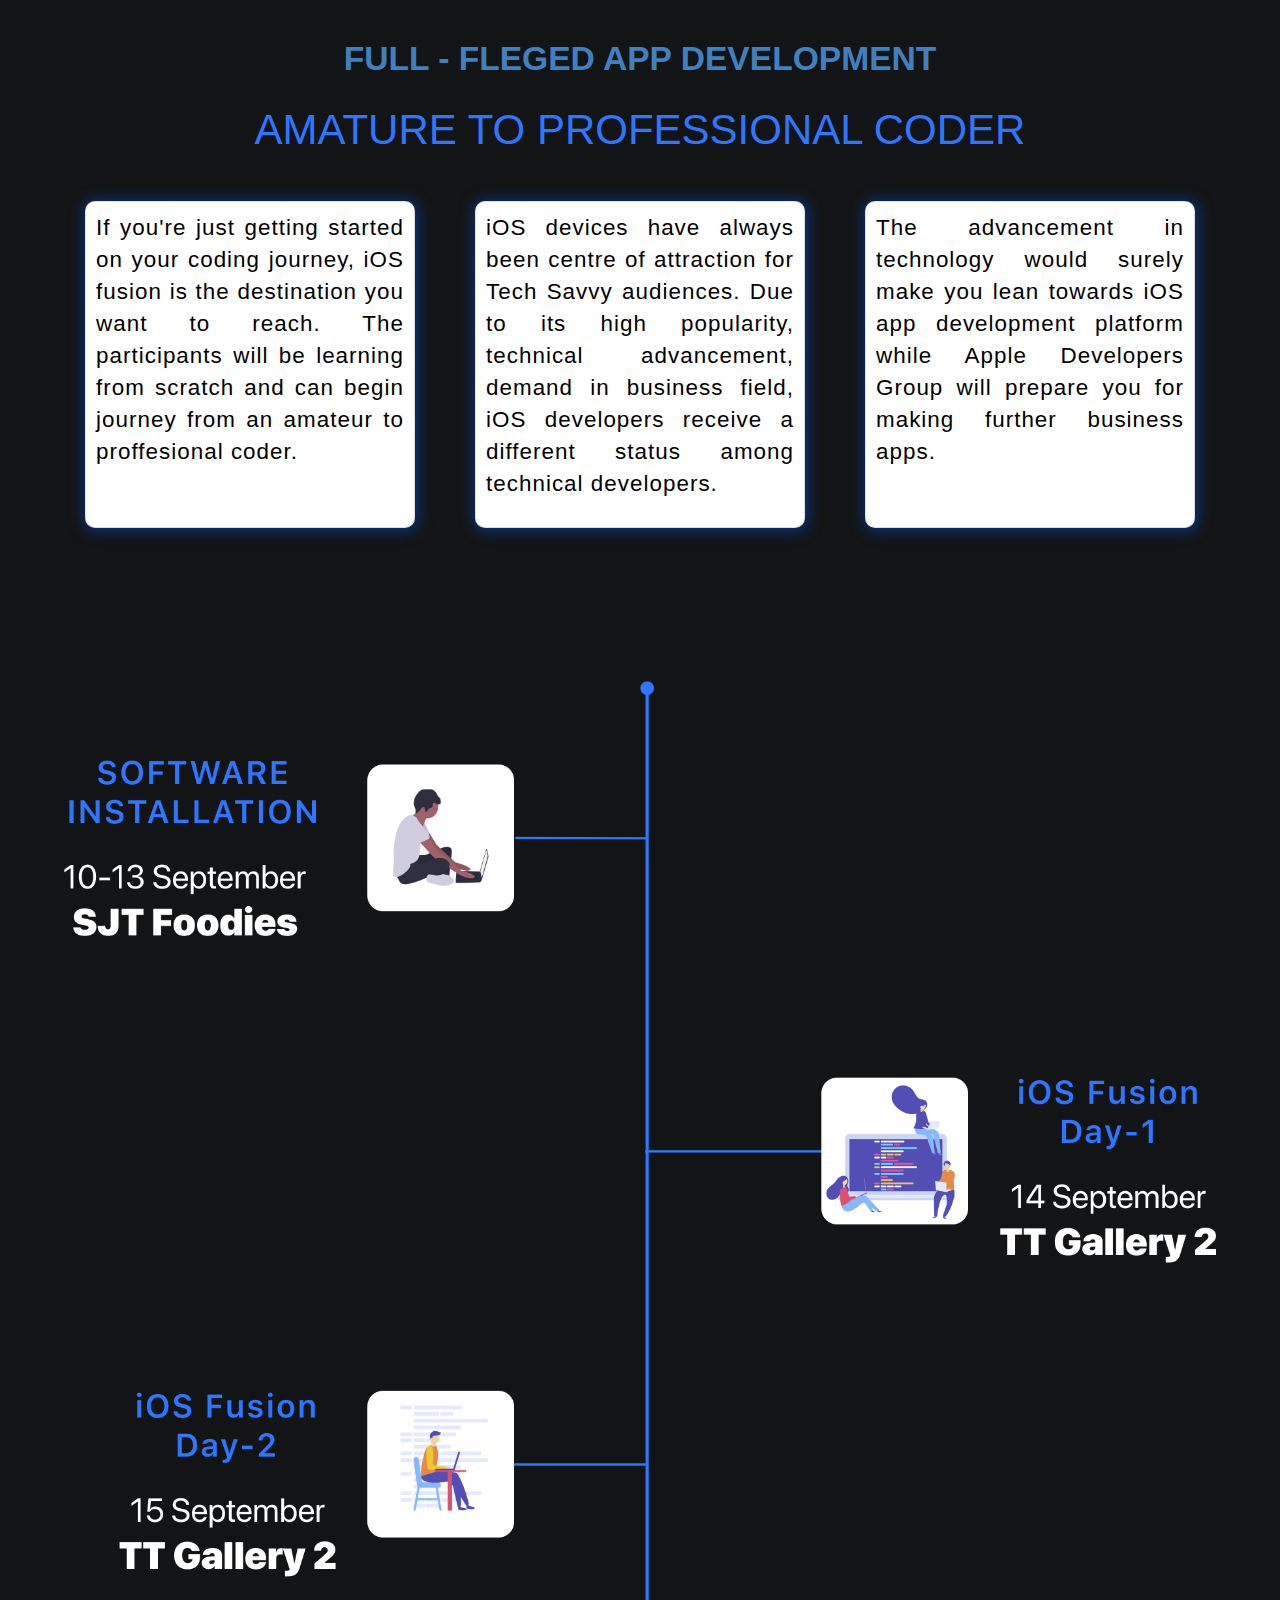
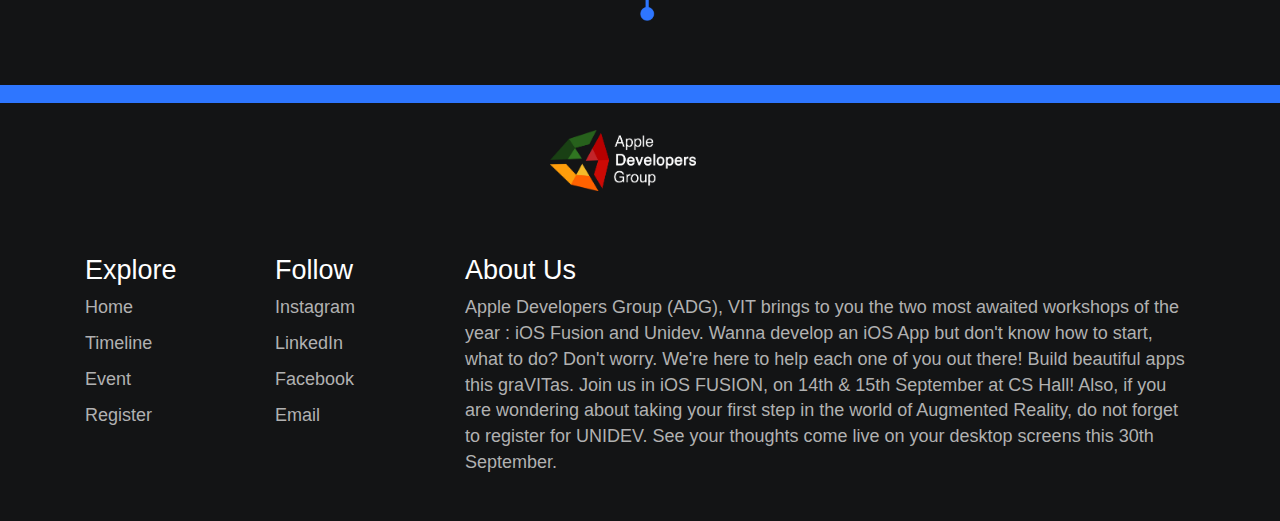
==== commit 92bf2dfa: "timeline update" ====
--- a/index.html
+++ b/index.html
@@ -209,7 +209,7 @@
 </section>
     <!--timeline-->
     <div>
-        <img class="imgtim" src="assets/sdf.png" alt="" >
+        <img class="imgtim" src="assets/Timeline.png" alt="" >
     </div>
     
      <!-- <section class="timeline" style="margin-top:10em">
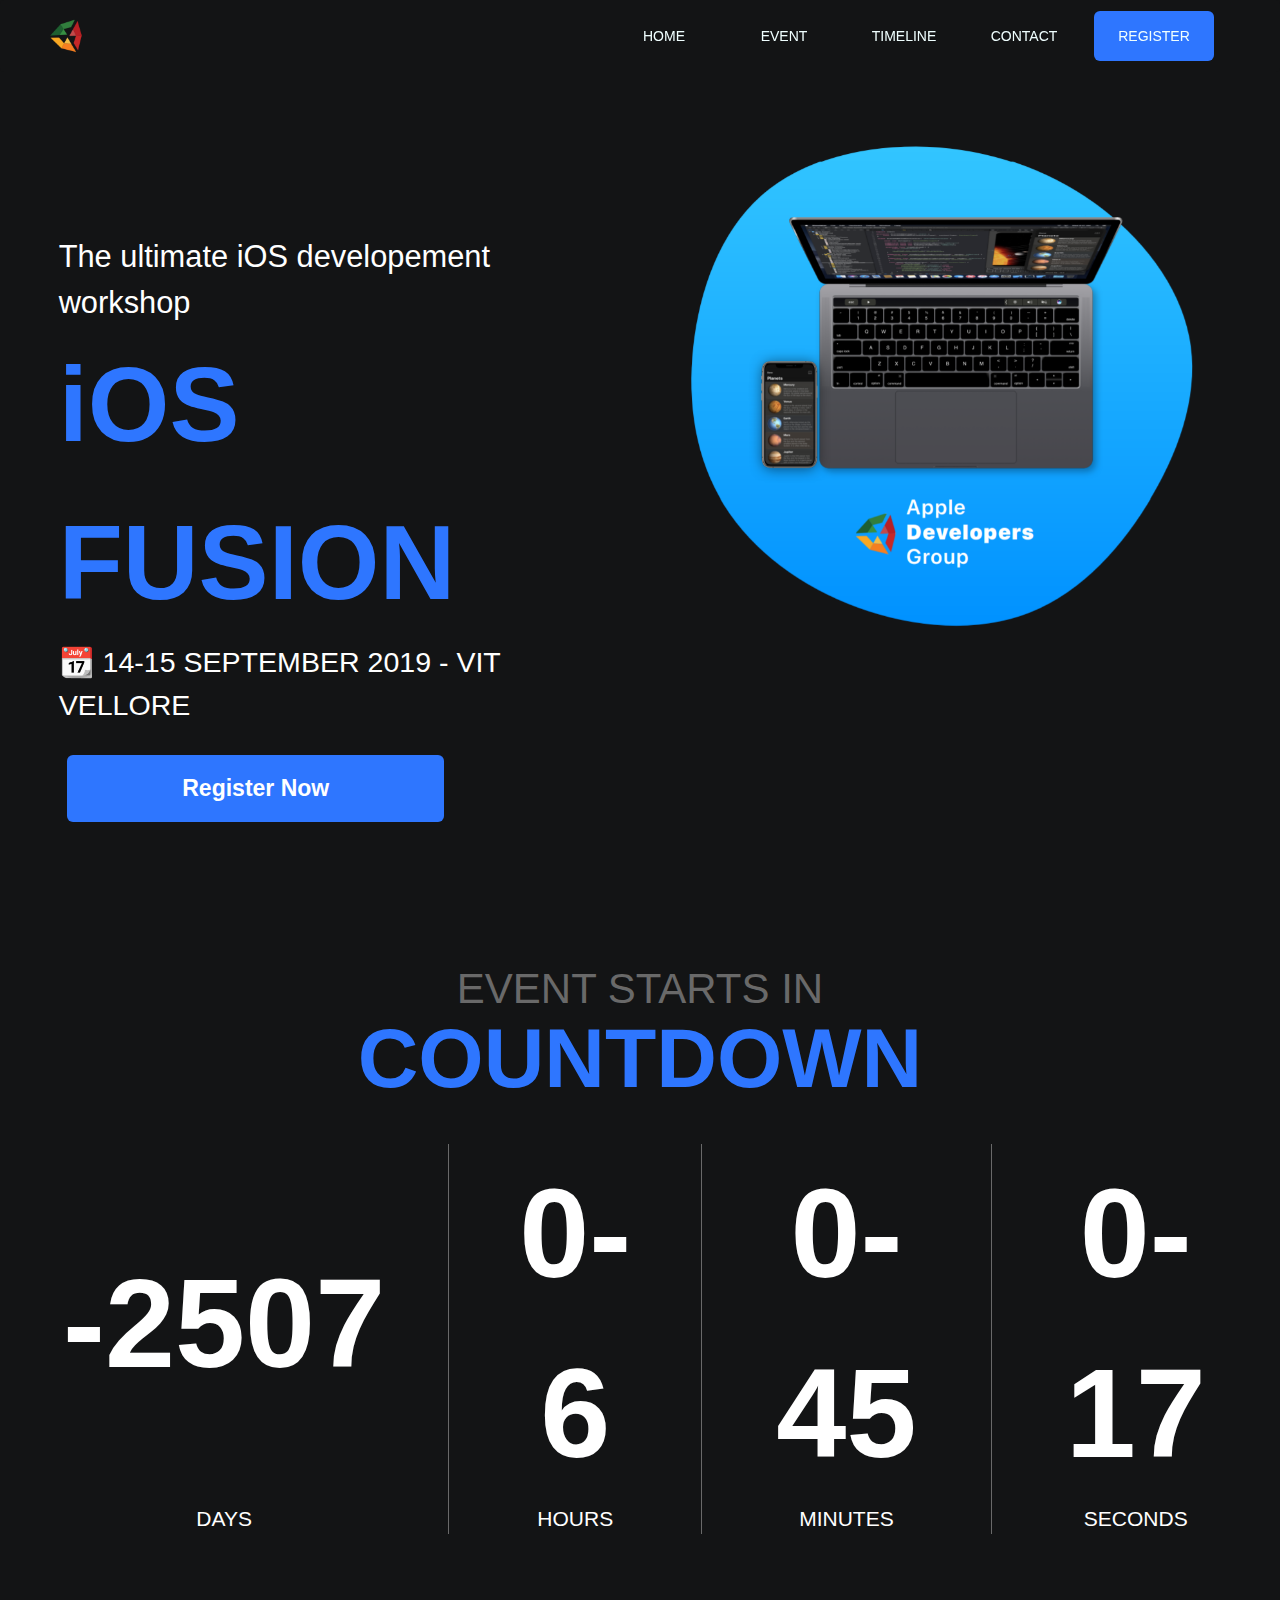
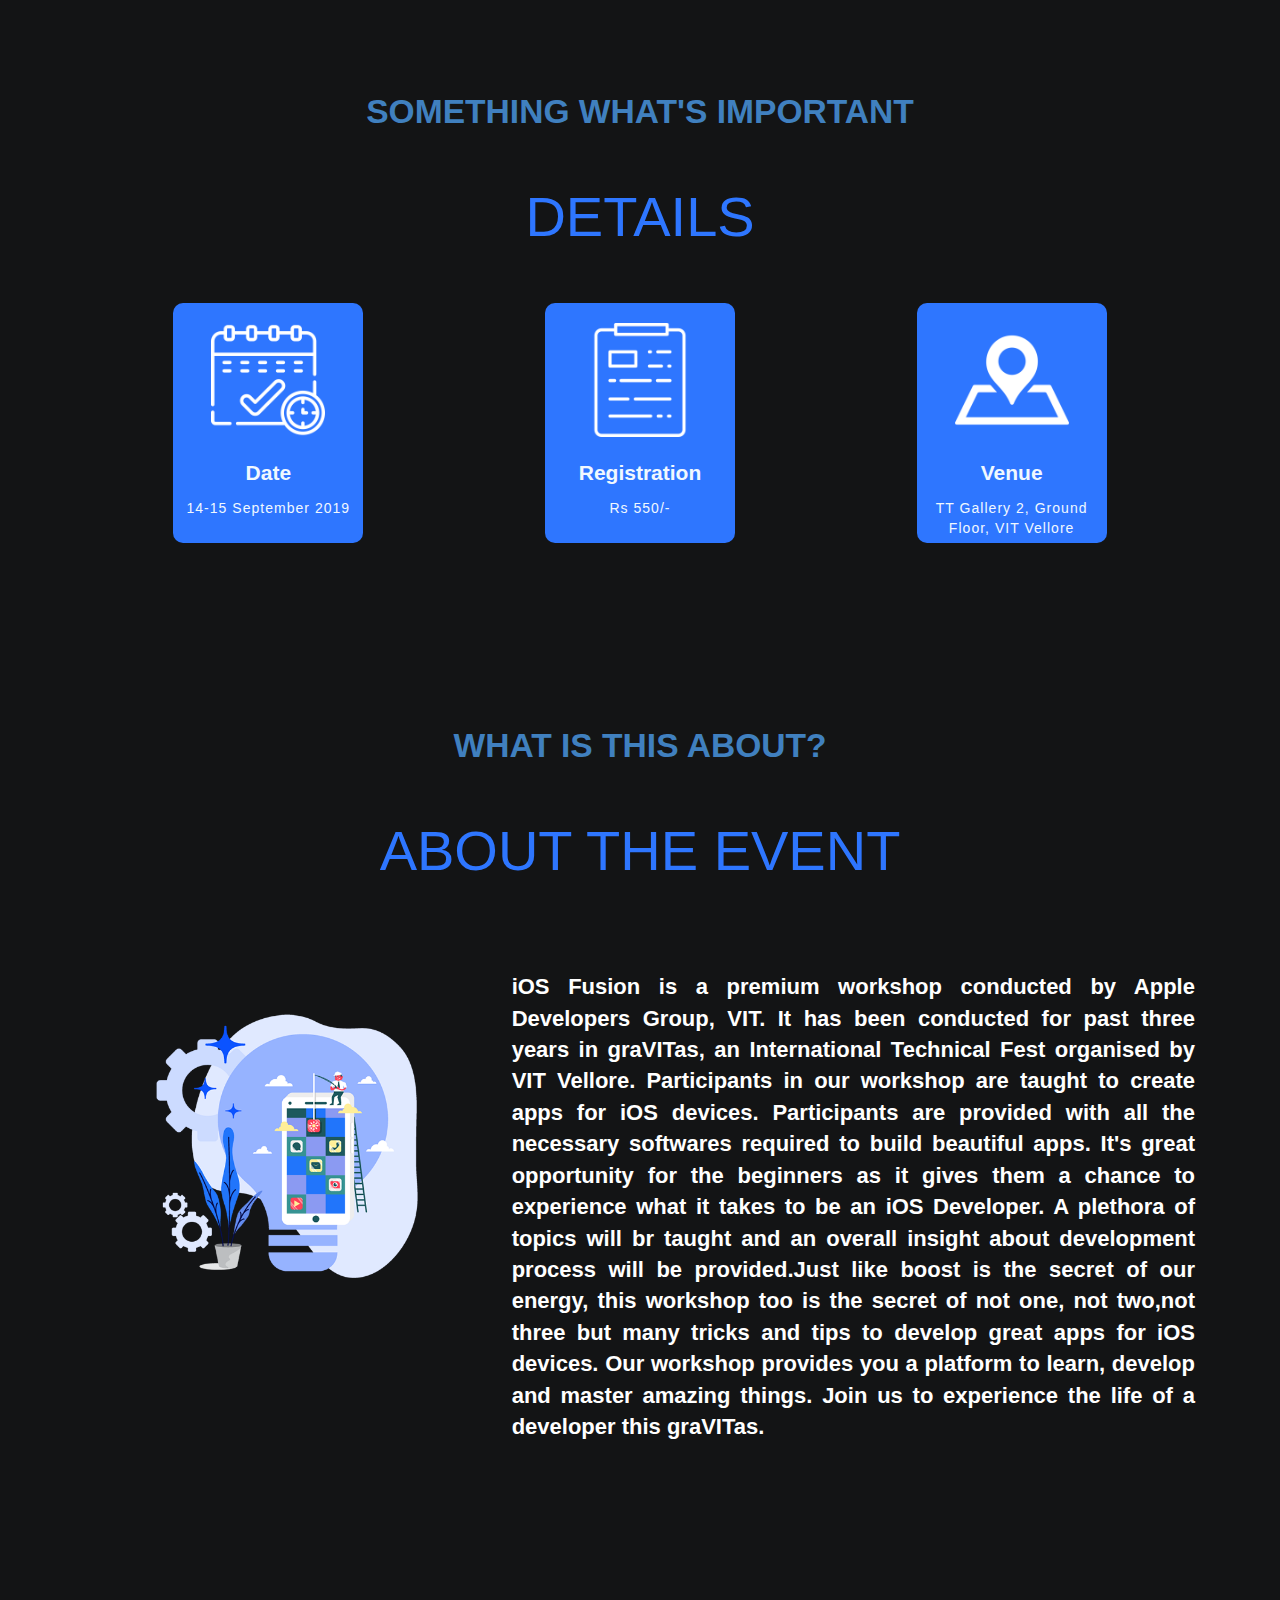
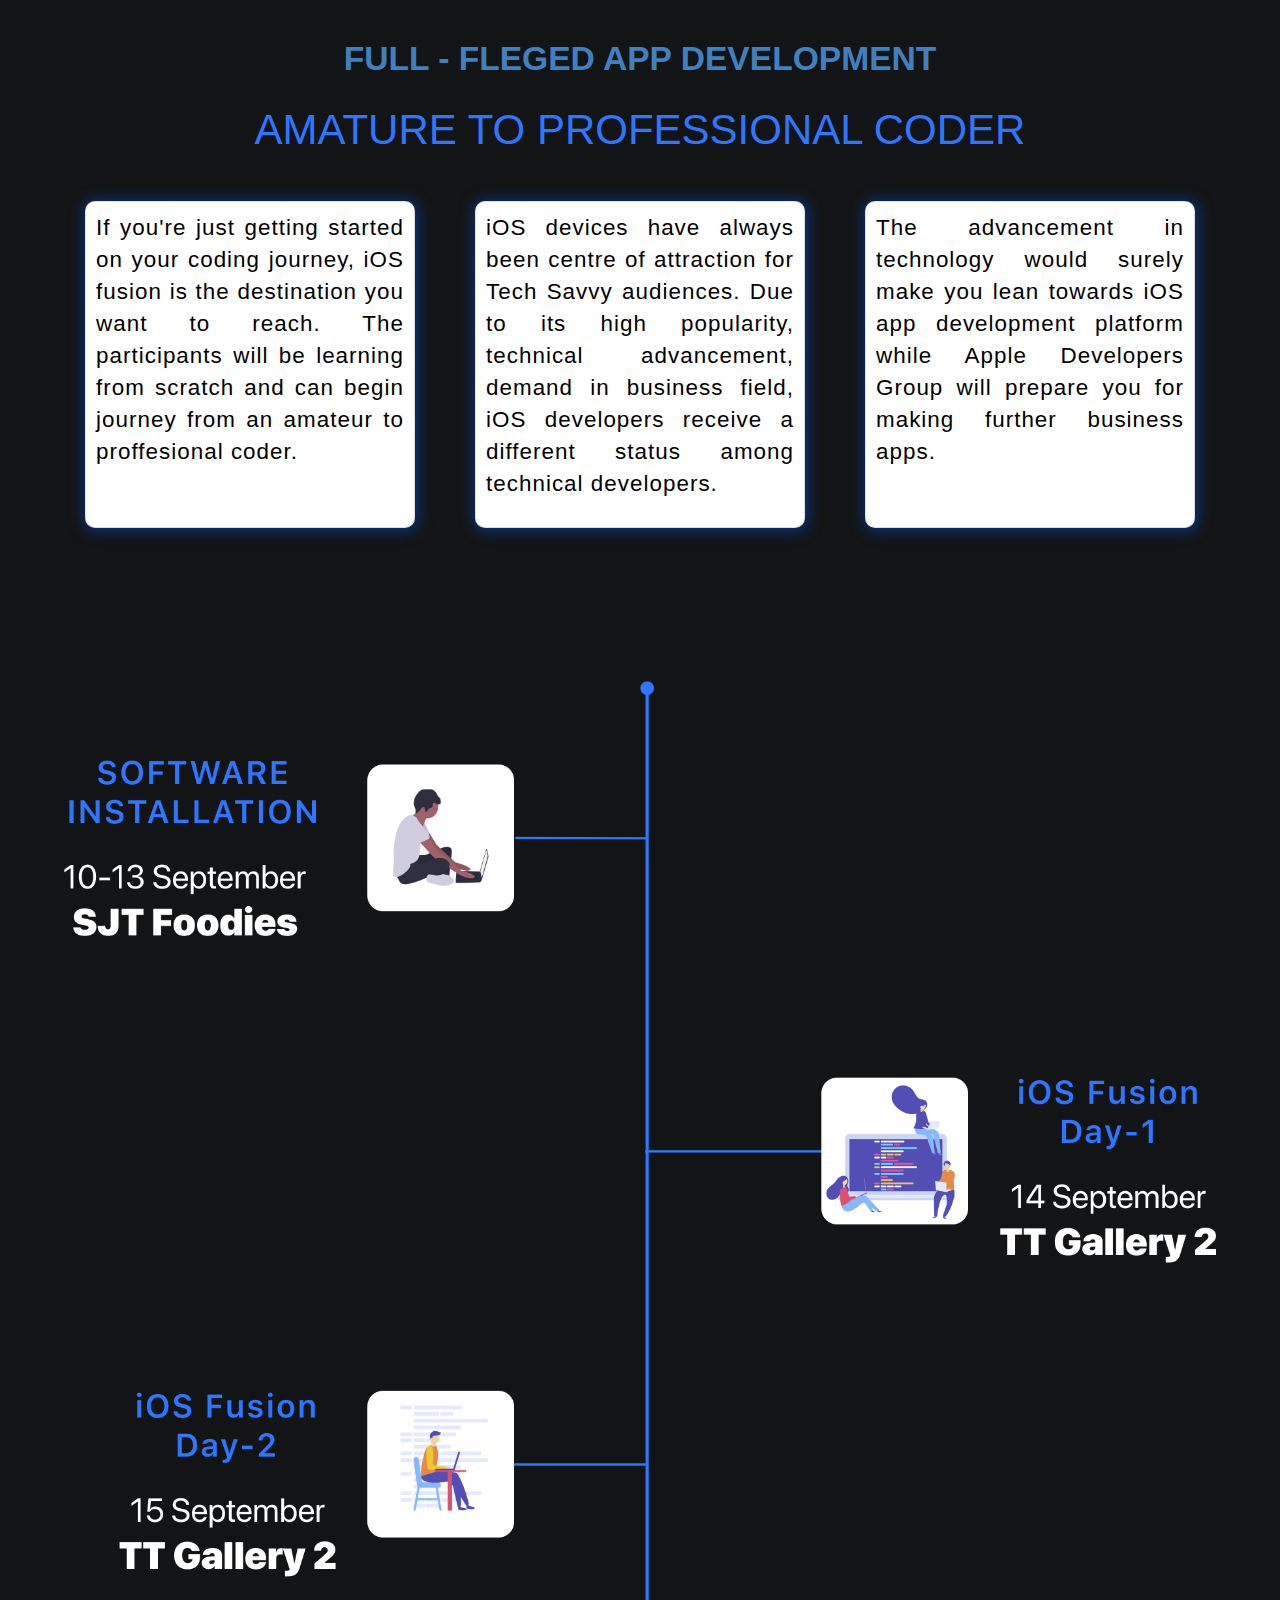
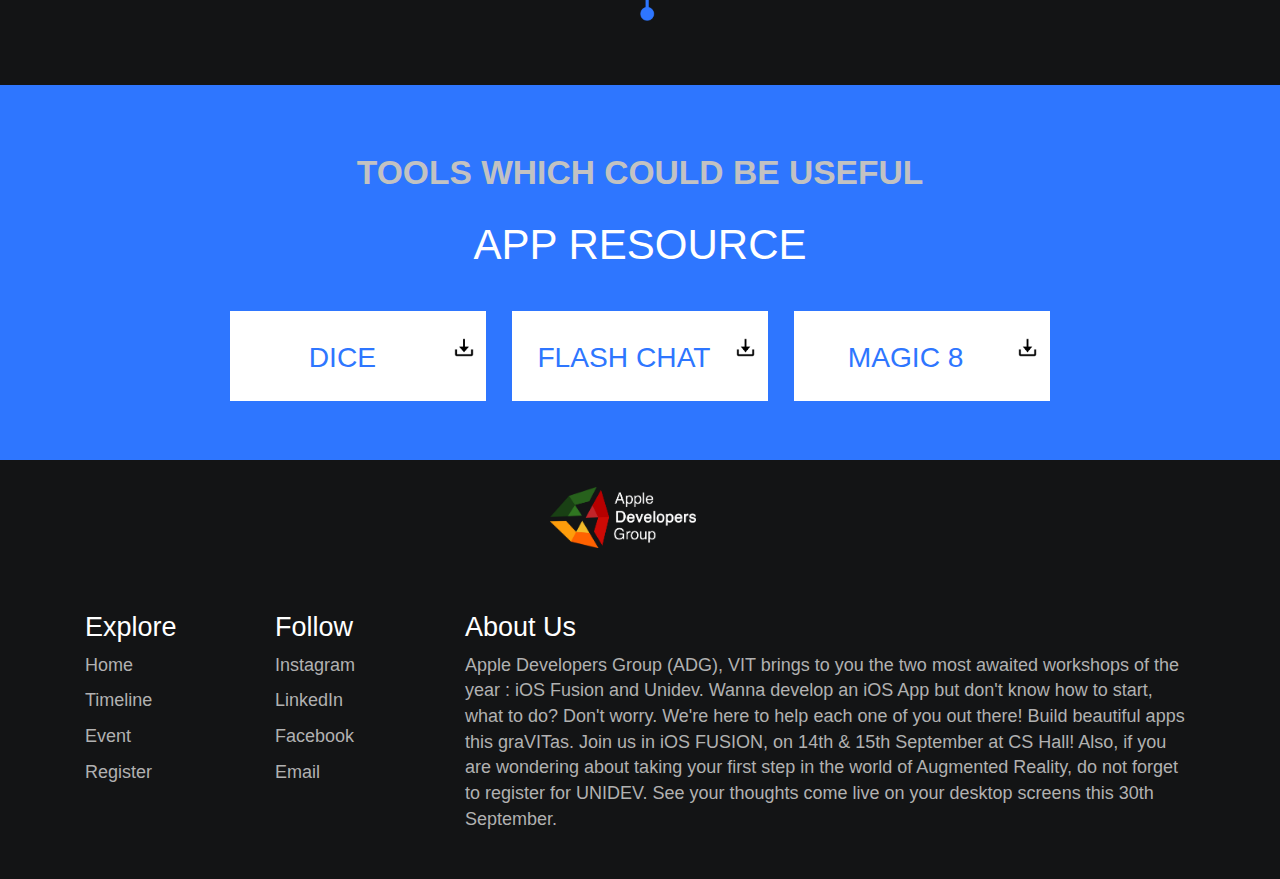
==== commit 80294de9: "res upload" ====
--- a/index.html
+++ b/index.html
@@ -37,7 +37,7 @@
                         <a class="nav-link" href="#timeline">TIMELINE</a>
                     </li>
                 <li class="nav-item">
-                            <a class="nav-link" href="#CONTACT">CONTACT</a>
+                            <a class="nav-link" href="#contact">CONTACT</a>
                 </li>
                         
                 <li class="nav-item">
@@ -55,7 +55,7 @@
     <!--iosfusion title and laptop image-->
        <br><br>
    
-     <div class="row topSec" >
+     <div class="row topSec" id="home" >
             <div class="col-lg-6  order-lg-2">
                 
                     <img class="imglp" src="assets/Capture.PNG" alt="" >
@@ -148,7 +148,7 @@
         </section>
 
 
-        <div class="event" id="eve">
+        <div class="event" id="event">
             <div class="det-text">
                 <h5 style="font-size: 2.4em;font-weight: 600;color:#4080bf">WHAT IS THIS ABOUT?</h5><br>
                 <h1 class="det-text2">ABOUT THE EVENT</h1>
@@ -204,11 +204,13 @@
           </div>
             </div>
     
-          </div>
+          
     
 </section>
+
+
     <!--timeline-->
-    <div>
+    <div id="timeline">
         <img class="imgtim" src="assets/Timeline.png" alt="" >
     </div>
     
@@ -279,20 +281,23 @@
         <!--Timeline-->
 
     
-    <div class="newsletter">
-            <div class="news">
-                    <!-- <h1>SUBSCRIBE TO OUR NEWSLETTER</h1> -->
-                     
-                  </div>
-
-        <!--Subscribe To Newsletter-->
+    <div class="resources">
+      <div class="des">
+        <h5 style="font-size: 2.4em;font-weight: 600;color:#c2c2c2">TOOLS WHICH COULD BE USEFUL</h5>
+        <h1 style="color: #ffffff">APP RESOURCE</h1>
+        <div class="resource-btn">
+          <a id="rbtn" href="./assets/resFiles/dicee assets.zip">DICE <img src="./assets/download.png"></a>
+          <a id="rbtn" href="./assets/resFiles/flash chat.zip">FLASH CHAT <img src="./assets/download.png"></a>
+          <a id="rbtn" href="assets/resFiles/magic 8 assets.zip">MAGIC 8 <img src="./assets/download.png"></a>
+        </div>
+    </div>
 
     </div>
      <div class="footer_logo">
          <img src="assets/ADG_logo_w_text_hr.png">
         </div>
     
-    <div class="contact">
+    <div class="contact" id="contact">
             <div class="container">
                     <div class="row">
                       <div class="col-lg-2 col-xs-6">
--- a/style.css
+++ b/style.css
@@ -4,6 +4,9 @@
 Light Grey - #C9C9C9
 Gray - #B1B1B1
 Dark Grey - #696969 */
+html{
+  scroll-behavior: smooth;
+}
 .bg{
     background: #131415;
     width: 100vw !important;
@@ -343,19 +346,36 @@
   font-size: 2vh;
   color:#B1B1B1;
 }
-.newsletter{
+.resources{
   background: #2E76FF;
-  height: 2vh;
-  text-align: center;
-}
-.news{
-  padding-top: 8vh;
-  font-family: sans-serif;
-  font-weight: bolder;
-  font-size: 50px;
-  color: white;
-}
-
+  height: fit-content;
+  text-align: center;
+
+}
+.resource-btn{
+    text-align: center;
+    height:18vh;
+    width: 100vw;
+    padding-left: 17vw;
+}
+#rbtn{
+  background-color: rgb(255, 255, 255);
+  width: 20vw;
+  height: 10vh;
+  float: left;
+  margin:1vw;
+  margin-bottom: 5vh;
+  font-size: 2.2vw;
+  text-decoration: none;
+  padding-top:3vh;
+  color: #2E76FF;
+
+}
+#rbtn>img{
+  width:1.5vw;
+  float: right;
+  margin-right: 1vw;
+}
 .footer_logo{
   padding-top:3vh;
   padding-bottom:1vh;
@@ -467,3 +487,5 @@
 .det2{
   padding: 10px;
 }
+
+
